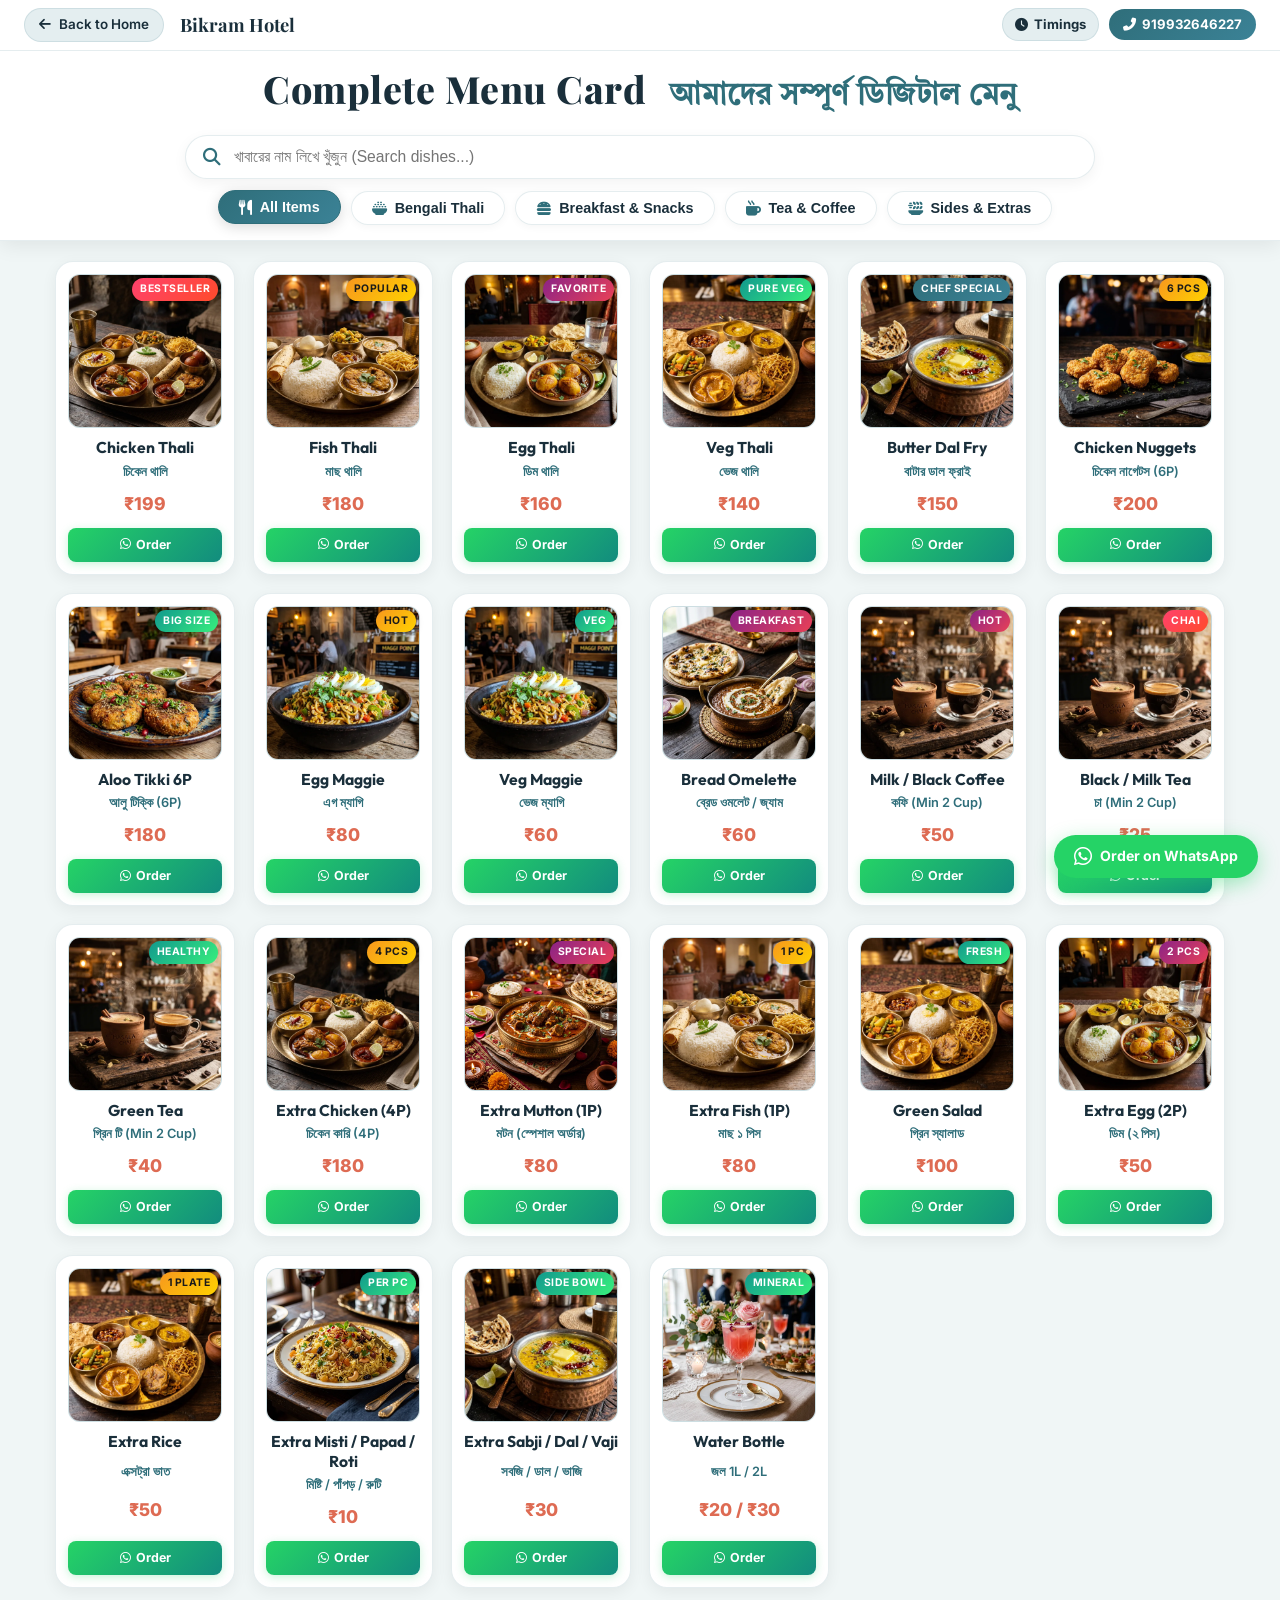
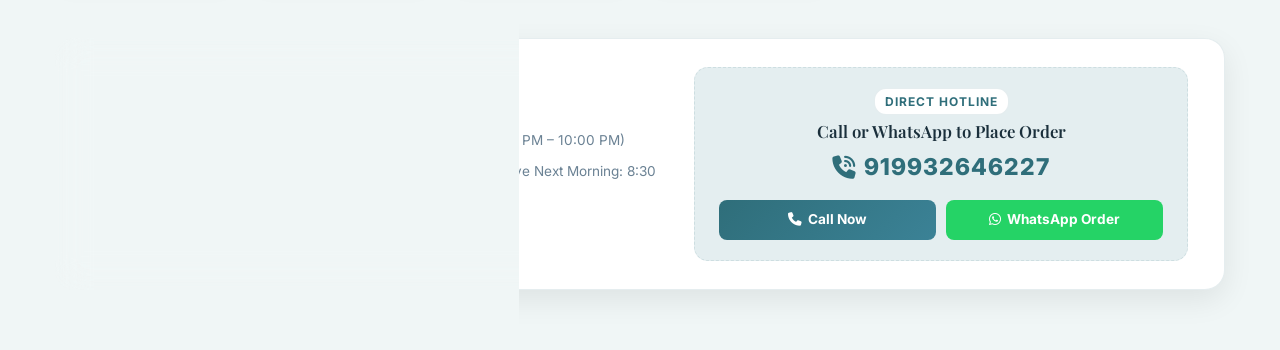
==== menu.html @ a239261a "Initial commit: SW Bikram Hotel website files and auto-updater" ====
﻿<!DOCTYPE html>
<html lang="bn">
<head>
    <meta charset="UTF-8">
    <meta name="viewport" content="width=device-width, initial-scale=1.0">
    <title>Full Menu Card | Bikram Hotel | সম্পূর্ণ মেনু</title>
    <link rel="icon" type="image/png" href="assets/bikram_hotel_logo.png">
    
    <!-- Meta Descriptions & SEO -->
    <meta name="description" content="Explore the full digital menu of Bikram Hotel. Bengali Thalis, Snacks, Tea, Coffee, Extras & Direct WhatsApp Ordering.">
    <meta name="theme-color" content="#c9a24b">
    
    <!-- Fonts -->
    <link rel="preconnect" href="https://fonts.googleapis.com">
    <link rel="preconnect" href="https://fonts.gstatic.com" crossorigin>
    <link href="https://fonts.googleapis.com/css2?family=Cinzel:wght@500;700;900&family=Inter:wght@300;400;500;600;700;800&family=Outfit:wght@400;500;600;700;800&family=Playfair+Display:ital,wght@0,600;0,700;0,900;1,600&family=Tiro+Bangla:ital@0;1&display=swap" rel="stylesheet">
    
    <!-- Font Awesome -->
    <link rel="stylesheet" href="https://cdnjs.cloudflare.com/ajax/libs/font-awesome/6.5.1/css/all.min.css">
    
    <!-- Main Style -->
    <link rel="stylesheet" href="styles.css">

    <style>
        /* Specific Styles for Compact Full Menu Page (LIGHT THEME) */
        .full-menu-page {
            background-color: var(--bg-deep);
            color: var(--text-primary);
            min-height: 100vh;
        }

        /* Sticky Top Header Container */
        .sticky-menu-top-container {
            position: sticky;
            top: 0;
            z-index: 1000;
            background: var(--bg-card);
            backdrop-filter: blur(20px);
            -webkit-backdrop-filter: blur(20px);
            border-bottom: 1.5px solid var(--glass-border);
            box-shadow: 0 4px 20px rgba(0, 0, 0, 0.08);
        }

        .full-menu-nav {
            padding: 8px 24px;
            display: flex;
            align-items: center;
            justify-content: space-between;
            border-bottom: 1px solid var(--glass-border);
        }

        .full-menu-nav-left {
            display: flex;
            align-items: center;
            gap: 16px;
        }

        .nav-back-btn {
            display: inline-flex;
            align-items: center;
            gap: 8px;
            background: var(--bg-dark);
            border: 1px solid var(--glass-border);
            color: var(--text-primary);
            padding: 5px 14px;
            border-radius: 25px;
            text-decoration: none;
            font-weight: 600;
            font-size: 0.84rem;
            transition: all 0.3s ease;
        }

        .nav-back-btn:hover {
            background: var(--accent-gold);
            color: #ffffff;
            border-color: var(--accent-gold);
            transform: translateX(-3px);
            box-shadow: 0 0 15px rgba(0, 0, 0, 0.15);
        }

        .full-menu-logo-title {
            font-family: 'Playfair Display', serif;
            font-size: 1.15rem;
            font-weight: 700;
            color: var(--text-primary);
        }

        .full-menu-logo-title span {
            color: var(--accent-gold);
        }

        .full-menu-nav-right {
            display: flex;
            align-items: center;
            gap: 10px;
        }

        .nav-timing-btn {
            display: inline-flex;
            align-items: center;
            gap: 6px;
            background: var(--bg-dark);
            border: 1px solid var(--glass-border);
            color: var(--text-primary);
            padding: 5px 12px;
            border-radius: 25px;
            text-decoration: none;
            font-weight: 700;
            font-size: 0.82rem;
            transition: all 0.3s ease;
        }

        .nav-timing-btn:hover {
            background: var(--accent-gold);
            color: #ffffff;
            border-color: var(--accent-gold);
            transform: translateY(-2px);
            box-shadow: 0 0 15px rgba(0, 0, 0, 0.15);
        }

        .nav-call-btn {
            display: inline-flex;
            align-items: center;
            gap: 6px;
            background: linear-gradient(135deg, var(--accent-gold), var(--accent-amber));
            color: #ffffff;
            padding: 5px 14px;
            border-radius: 25px;
            text-decoration: none;
            font-weight: 700;
            font-size: 0.82rem;
            transition: all 0.3s ease;
        }

        .nav-call-btn:hover {
            transform: translateY(-2px);
            box-shadow: 0 4px 15px rgba(0, 0, 0, 0.2);
        }

        /* Full Menu Hero Header */
        .full-menu-hero {
            text-align: center;
            padding: 14px 20px 10px;
            position: relative;
        }

        .full-menu-hero h1 {
            font-family: 'Playfair Display', serif;
            font-size: 2.35rem;
            font-weight: 800;
            color: var(--text-primary);
            margin-bottom: 0;
            line-height: 1.25;
            letter-spacing: 0.5px;
        }

        .full-menu-hero h1 .bengali-heading {
            color: var(--accent-gold);
            display: inline-block;
            font-size: 1.85rem;
            margin-left: 14px;
            font-family: 'Tiro Bangla', serif;
            font-weight: 700;
        }

        .full-menu-hero p {
            display: none;
        }

        /* Search & Filter Controls */
        .menu-control-bar {
            max-width: 950px;
            margin: 0 auto;
            padding: 10px 20px 15px;
        }

        .search-box-wrapper {
            position: relative;
            margin-bottom: 12px;
        }

        .search-box-wrapper input {
            width: 100%;
            background: var(--bg-card);
            border: 1.5px solid var(--glass-border);
            padding: 12px 20px 12px 48px;
            border-radius: 30px;
            color: var(--text-primary);
            font-size: 0.98rem;
            outline: none;
            transition: all 0.3s ease;
            box-shadow: 0 4px 14px rgba(0, 0, 0, 0.05);
        }

        .search-box-wrapper input:focus {
            border-color: var(--accent-gold);
            box-shadow: 0 0 18px rgba(0, 0, 0, 0.1);
            background: var(--bg-card);
        }

        .search-box-wrapper i {
            position: absolute;
            left: 18px;
            top: 50%;
            transform: translateY(-50%);
            color: var(--accent-gold);
            font-size: 1.1rem;
        }

        .menu-category-tabs {
            display: flex;
            justify-content: center;
            flex-wrap: wrap;
            gap: 10px;
            margin: 0;
        }

        .menu-tab-btn {
            background: var(--bg-card);
            border: 1.5px solid var(--glass-border);
            color: var(--text-secondary);
            padding: 8px 20px;
            border-radius: 25px;
            font-size: 0.9rem;
            font-weight: 600;
            cursor: pointer;
            backdrop-filter: blur(8px);
            transition: all 0.25s ease;
            display: inline-flex;
            align-items: center;
            gap: 8px;
            box-shadow: 0 2px 8px rgba(0, 0, 0, 0.04);
        }

        .menu-tab-btn i {
            color: var(--accent-gold);
            font-size: 0.95rem;
            transition: transform 0.3s ease;
        }

        .menu-tab-btn:hover {
            border-color: var(--accent-gold);
            color: var(--text-primary);
            background: var(--bg-card2, #f4f8f9);
            transform: translateY(-2px);
            box-shadow: 0 4px 15px rgba(0, 0, 0, 0.08);
        }

        .menu-tab-btn.active {
            background: linear-gradient(135deg, var(--accent-gold), var(--accent-amber));
            border-color: var(--accent-gold);
            color: #ffffff;
            box-shadow: 0 3px 14px rgba(0, 0, 0, 0.15);
            transform: translateY(-1px);
        }

        .menu-tab-btn.active i {
            color: #ffffff;
        }

        /* Compact Grid for Full Menu */
        .compact-menu-grid-container {
            max-width: 1200px;
            margin: 20px auto 50px;
            padding: 0 15px;
        }

        .compact-grid {
            display: grid;
            grid-template-columns: repeat(auto-fill, minmax(180px, 1fr));
            gap: 18px;
        }

        .compact-grid .food-menu-card {
            flex: initial;
            width: 100%;
            animation: floatMenuItem 4.5s ease-in-out infinite alternate;
        }

        .compact-grid .food-menu-card.hidden {
            display: none !important;
        }

        /* No Results Message */
        #no-results-msg {
            text-align: center;
            padding: 50px 20px;
            font-size: 1.1rem;
            color: var(--accent-gold);
            display: none;
            grid-column: 1 / -1;
        }

        /* Order Info Banner (Light Theme) */
        .order-info-banner {
            display: flex;
            align-items: stretch;
            justify-content: space-between;
            gap: 25px;
            padding: 28px 36px;
            border-radius: 20px;
            background: var(--bg-card);
            border: 1.5px solid var(--glass-border);
            box-shadow: 0 10px 30px rgba(0, 0, 0, 0.07);
        }

        .order-timing-card {
            display: flex;
            gap: 20px;
            flex: 1.3;
        }

        .timing-icon {
            width: 52px;
            height: 52px;
            border-radius: 14px;
            background: var(--bg-dark);
            border: 1px solid var(--glass-border);
            display: flex;
            align-items: center;
            justify-content: center;
            color: var(--accent-gold);
            font-size: 1.5rem;
            flex-shrink: 0;
        }

        .timing-details h4 {
            color: var(--text-primary);
            font-size: 1.15rem;
            margin-bottom: 10px;
            font-weight: 700;
        }

        .timing-details ul {
            list-style: none;
            padding: 0;
            margin: 0;
            display: flex;
            flex-direction: column;
            gap: 7px;
        }

        .timing-details li {
            font-size: 0.92rem;
            color: var(--text-secondary);
        }

        .timing-details li strong {
            color: var(--text-primary);
        }

        .timing-details .serve-time {
            color: var(--text-muted);
            font-size: 0.85rem;
        }

        .order-call-box {
            flex: 1;
            display: flex;
            flex-direction: column;
            align-items: center;
            justify-content: center;
            text-align: center;
            background: var(--bg-dark);
            padding: 20px 24px;
            border-radius: 14px;
            border: 1px dashed var(--glass-border);
        }

        .call-badge {
            background: var(--bg-card);
            color: var(--accent-gold);
            font-size: 0.75rem;
            font-weight: 700;
            text-transform: uppercase;
            letter-spacing: 1px;
            padding: 3px 10px;
            border-radius: 12px;
            margin-bottom: 6px;
            border: 1px solid var(--glass-border);
        }

        .order-call-box h3 {
            font-size: 1.05rem;
            color: var(--text-primary);
            margin-bottom: 8px;
            font-weight: 600;
        }

        .order-phone-link {
            font-size: 1.45rem;
            font-weight: 800;
            color: var(--accent-gold);
            text-decoration: none;
            letter-spacing: 1px;
            display: inline-flex;
            align-items: center;
            gap: 8px;
            margin-bottom: 14px;
            transition: transform 0.3s ease;
        }

        .order-phone-link:hover {
            transform: scale(1.05);
        }

        .quick-action-btns {
            display: flex;
            gap: 10px;
            width: 100%;
        }

        .direct-call-btn, .direct-wp-btn {
            flex: 1;
            padding: 9px 12px;
            border-radius: 8px;
            font-size: 0.85rem;
            font-weight: 700;
            text-decoration: none;
            display: inline-flex;
            align-items: center;
            justify-content: center;
            gap: 6px;
            transition: all 0.3s ease;
        }

        .direct-call-btn {
            background: linear-gradient(135deg, var(--accent-gold), var(--accent-amber));
            color: #ffffff;
        }

        .direct-call-btn:hover {
            transform: translateY(-2px);
            box-shadow: 0 4px 15px rgba(0, 0, 0, 0.2);
        }

        .direct-wp-btn {
            background: #25D366;
            color: #ffffff;
        }

        .direct-wp-btn:hover {
            background: #1ebc59;
            transform: translateY(-2px);
            box-shadow: 0 4px 15px rgba(37, 211, 102, 0.4);
        }

        /* Floating Order Quick Dial */
        .floating-order-btn {
            position: fixed;
            bottom: 22px;
            right: 22px;
            z-index: 999;
            display: flex;
            align-items: center;
            gap: 8px;
            background: #25D366;
            color: #ffffff;
            padding: 10px 20px;
            border-radius: 35px;
            text-decoration: none;
            font-weight: 700;
            font-size: 0.88rem;
            box-shadow: 0 6px 20px rgba(37, 211, 102, 0.4);
            transition: all 0.3s ease;
            animation: pulseOrderBtn 2.5s infinite;
        }

        .floating-order-btn:hover {
            background: #1ebc59;
            color: #ffffff;
            transform: scale(1.06);
            box-shadow: 0 8px 25px rgba(37, 211, 102, 0.6);
        }

        @keyframes pulseOrderBtn {
            0%, 100% { transform: scale(1); }
            50% { transform: scale(1.04); }
        }

        @media (max-width: 900px) {
            .order-info-banner {
                flex-direction: column;
                padding: 22px;
            }
            .order-timing-card {
                flex-direction: column;
                gap: 12px;
            }
        }

        @media (max-width: 600px) {
            .full-menu-nav {
                padding: 8px 12px;
            }
            .nav-back-btn span {
                display: none;
            }
            .full-menu-logo-title {
                font-size: 1.05rem;
            }
            .nav-timing-btn {
                padding: 4px 8px;
                font-size: 0.76rem;
            }
            .nav-timing-btn span {
                display: none;
            }
            .nav-call-btn {
                padding: 4px 10px;
                font-size: 0.76rem;
            }
            .full-menu-hero {
                padding: 10px 10px 4px;
            }
            .full-menu-hero h1 {
                font-size: 1.65rem;
            }
            .full-menu-hero h1 .bengali-heading {
                font-size: 1.35rem;
                display: block;
                margin-left: 0;
                margin-top: 4px;
            }
            .menu-control-bar {
                padding: 6px 12px 10px;
            }
            .search-box-wrapper {
                margin-bottom: 8px;
            }
            .search-box-wrapper input {
                padding: 9px 16px 9px 38px;
                font-size: 0.88rem;
                border-radius: 25px;
            }
            .search-box-wrapper i {
                left: 14px;
                font-size: 0.95rem;
            }
            .menu-category-tabs {
                gap: 6px;
                overflow-x: auto;
                flex-wrap: nowrap;
                justify-content: flex-start;
                padding-bottom: 4px;
                -webkit-overflow-scrolling: touch;
            }
            .menu-tab-btn {
                padding: 6px 14px;
                font-size: 0.8rem;
                border-radius: 20px;
                white-space: nowrap;
                flex-shrink: 0;
            }
            .compact-grid {
                grid-template-columns: repeat(2, 1fr);
                gap: 10px;
            }
            .compact-grid .food-menu-card {
                padding: 8px;
            }
            .food-title {
                font-size: 0.86rem;
            }
            .bengali-title {
                font-size: 0.72rem;
            }
            .food-price {
                font-size: 0.95rem;
            }
            .food-order-btn {
                padding: 5px 8px;
                font-size: 0.72rem;
            }
        }
    </style>
</head>
<body class="full-menu-page">

    <!-- Sticky Top Header (Navbar + Hero Title + Search Box + Filter Tabs) -->
    <div class="sticky-menu-top-container">
        <!-- Top Navigation Bar -->
        <nav class="full-menu-nav">
            <div class="full-menu-nav-left">
                <a href="index.html" class="nav-back-btn" title="Go back to Home Page">
                    <i class="fas fa-arrow-left"></i> <span>Back to Home</span>
                </a>
                <div class="full-menu-logo-title">Bikram Hotel</div>
            </div>
            <div class="full-menu-nav-right">
                <a href="#order-timings" class="nav-timing-btn" id="nav-timing-toggle-btn" title="Order Timings (অর্ডার সময়সূচী)">
                    <i class="fas fa-clock" id="nav-timing-icon"></i> <span id="nav-timing-text">Timings</span>
                </a>
                <a href="tel:919932646227" class="nav-call-btn">
                    <i class="fas fa-phone-alt"></i> <span>919932646227</span>
                </a>
            </div>
        </nav>

        <!-- Hero Header -->
        <header class="full-menu-hero">
            <h1>Complete Menu Card <span class="bengali-heading">আমাদের সম্পূর্ণ ডিজিটাল মেনু</span></h1>
        </header>

        <!-- Search Bar & Category Filter Tabs -->
        <div class="menu-control-bar">
            <div class="search-box-wrapper">
                <i class="fas fa-search"></i>
                <input type="text" id="menu-search-input" placeholder="খাবারের নাম লিখে খুঁজুন (Search dishes...)" autocomplete="off">
            </div>

            <div class="menu-category-tabs">
                <button class="menu-tab-btn active" data-category="all">
                    <i class="fas fa-utensils"></i> All Items
                </button>
                <button class="menu-tab-btn" data-category="thali">
                    <i class="fas fa-bowl-rice"></i> Bengali Thali
                </button>
                <button class="menu-tab-btn" data-category="snacks">
                    <i class="fas fa-burger"></i> Breakfast & Snacks
                </button>
                <button class="menu-tab-btn" data-category="beverages">
                    <i class="fas fa-mug-hot"></i> Tea & Coffee
                </button>
                <button class="menu-tab-btn" data-category="extras">
                    <i class="fas fa-plate-wheat"></i> Sides & Extras
                </button>
            </div>
        </div>
    </div>

    <!-- Compact Full Menu Grid -->
    <main class="compact-menu-grid-container">
        <div class="compact-grid" id="full-menu-grid">

            <!-- 1. Chicken Thali -->
            <div class="food-menu-card" data-category="thali" data-keywords="chicken thali murgi murgir mangsho rice dal sabji thali">
                <div class="food-card-badge bestseller">Bestseller</div>
                <div class="food-card-img-box">
                    <img src="assets/menu_chicken_thali.webp" alt="Chicken Thali" loading="lazy">
                </div>
                <div class="food-card-body">
                    <h3 class="food-title">Chicken Thali</h3>
                    <span class="bengali-title">চিকেন থালি</span>
                    <span class="food-price">₹199</span>
                    <a href="https://wa.me/919932646227?text==Hi%20Bikram%20Hotel,%20I%20want%20to%20order%20Chicken%20Thali%20(₹199)" target="_blank" class="food-order-btn">
                        <i class="fab fa-whatsapp"></i> Order
                    </a>
                </div>
            </div>

            <!-- 2. Fish Thali -->
            <div class="food-menu-card" data-category="thali" data-keywords="fish thali macher thali mach jhol rui katla rice dal thali">
                <div class="food-card-badge popular">Popular</div>
                <div class="food-card-img-box">
                    <img src="assets/menu_fish_thali.webp" alt="Fish Thali" loading="lazy">
                </div>
                <div class="food-card-body">
                    <h3 class="food-title">Fish Thali</h3>
                    <span class="bengali-title">মাছ থালি</span>
                    <span class="food-price">₹180</span>
                    <a href="https://wa.me/919932646227?text==Hi%20Bikram%20Hotel,%20I%20want%20to%20order%20Fish%20Thali%20(₹180)" target="_blank" class="food-order-btn">
                        <i class="fab fa-whatsapp"></i> Order
                    </a>
                </div>
            </div>

            <!-- 3. Egg Thali -->
            <div class="food-menu-card" data-category="thali" data-keywords="egg thali dimer thali dim kosha rice dal thali">
                <div class="food-card-badge special">Favorite</div>
                <div class="food-card-img-box">
                    <img src="assets/menu_egg_thali.webp" alt="Egg Thali" loading="lazy">
                </div>
                <div class="food-card-body">
                    <h3 class="food-title">Egg Thali</h3>
                    <span class="bengali-title">ডিম থালি</span>
                    <span class="food-price">₹160</span>
                    <a href="https://wa.me/919932646227?text==Hi%20Bikram%20Hotel,%20I%20want%20to%20order%20Egg%20Thali%20(₹160)" target="_blank" class="food-order-btn">
                        <i class="fab fa-whatsapp"></i> Order
                    </a>
                </div>
            </div>

            <!-- 4. Veg Thali -->
            <div class="food-menu-card" data-category="thali" data-keywords="veg thali niramish thali paneer dal sabji rice mishti doi">
                <div class="food-card-badge pure-veg">Pure Veg</div>
                <div class="food-card-img-box">
                    <img src="assets/menu_veg_thali.webp" alt="Veg Thali" loading="lazy">
                </div>
                <div class="food-card-body">
                    <h3 class="food-title">Veg Thali</h3>
                    <span class="bengali-title">ভেজ থালি</span>
                    <span class="food-price">₹140</span>
                    <a href="https://wa.me/919932646227?text==Hi%20Bikram%20Hotel,%20I%20want%20to%20order%20Veg%20Thali%20(₹140)" target="_blank" class="food-order-btn">
                        <i class="fab fa-whatsapp"></i> Order
                    </a>
                </div>
            </div>

            <!-- 5. Butter Dal Fry -->
            <div class="food-menu-card" data-category="extras" data-keywords="butter dal fry yellow dal tadka veg">
                <div class="food-card-badge chef">Chef Special</div>
                <div class="food-card-img-box">
                    <img src="assets/menu_butter_dal_fry.webp" alt="Butter Dal Fry" loading="lazy">
                </div>
                <div class="food-card-body">
                    <h3 class="food-title">Butter Dal Fry</h3>
                    <span class="bengali-title">বাটার ডাল ফ্রাই</span>
                    <span class="food-price">₹150</span>
                    <a href="https://wa.me/919932646227?text==Hi%20Bikram%20Hotel,%20I%20want%20to%20order%20Butter%20Dal%20Fry%20(₹150)" target="_blank" class="food-order-btn">
                        <i class="fab fa-whatsapp"></i> Order
                    </a>
                </div>
            </div>

            <!-- 6. Chicken Nuggets (6P) -->
            <div class="food-menu-card" data-category="snacks" data-keywords="chicken nuggets 6p fried snacks non-veg">
                <div class="food-card-badge popular">6 Pcs</div>
                <div class="food-card-img-box">
                    <img src="assets/menu_chicken_nuggets.webp" alt="Chicken Nuggets" loading="lazy">
                </div>
                <div class="food-card-body">
                    <h3 class="food-title">Chicken Nuggets</h3>
                    <span class="bengali-title">চিকেন নাগেটস (6P)</span>
                    <span class="food-price">₹200</span>
                    <a href="https://wa.me/919932646227?text==Hi%20Bikram%20Hotel,%20I%20want%20to%20order%20Chicken%20Nuggets%20(₹200)" target="_blank" class="food-order-btn">
                        <i class="fab fa-whatsapp"></i> Order
                    </a>
                </div>
            </div>

            <!-- 7. Aloo Tikki Big Size (6P) -->
            <div class="food-menu-card" data-category="snacks" data-keywords="aloo tikki potato cutlet snacks big size veg">
                <div class="food-card-badge pure-veg">Big Size</div>
                <div class="food-card-img-box">
                    <img src="assets/menu_aloo_tikki.webp" alt="Aloo Tikki Big Size" loading="lazy">
                </div>
                <div class="food-card-body">
                    <h3 class="food-title">Aloo Tikki 6P</h3>
                    <span class="bengali-title">আলু টিক্কি (6P)</span>
                    <span class="food-price">₹180</span>
                    <a href="https://wa.me/919932646227?text==Hi%20Bikram%20Hotel,%20I%20want%20to%20order%20Aloo%20Tikki%20(₹180)" target="_blank" class="food-order-btn">
                        <i class="fab fa-whatsapp"></i> Order
                    </a>
                </div>
            </div>

            <!-- 8. Egg Maggie -->
            <div class="food-menu-card" data-category="snacks" data-keywords="egg maggie noodles masala snacks">
                <div class="food-card-badge popular">Hot</div>
                <div class="food-card-img-box">
                    <img src="assets/menu_egg_maggie.webp" alt="Egg Maggie" loading="lazy">
                </div>
                <div class="food-card-body">
                    <h3 class="food-title">Egg Maggie</h3>
                    <span class="bengali-title">এগ ম্যাগি</span>
                    <span class="food-price">₹80</span>
                    <a href="https://wa.me/919932646227?text==Hi%20Bikram%20Hotel,%20I%20want%20to%20order%20Egg%20Maggie%20(₹80)" target="_blank" class="food-order-btn">
                        <i class="fab fa-whatsapp"></i> Order
                    </a>
                </div>
            </div>

            <!-- 9. Veg Maggie -->
            <div class="food-menu-card" data-category="snacks" data-keywords="veg maggie masala noodles snacks vegetarian">
                <div class="food-card-badge pure-veg">Veg</div>
                <div class="food-card-img-box">
                    <img src="assets/menu_egg_maggie.webp" alt="Veg Maggie" loading="lazy">
                </div>
                <div class="food-card-body">
                    <h3 class="food-title">Veg Maggie</h3>
                    <span class="bengali-title">ভেজ ম্যাগি</span>
                    <span class="food-price">₹60</span>
                    <a href="https://wa.me/919932646227?text==Hi%20Bikram%20Hotel,%20I%20want%20to%20order%20Veg%20Maggie%20(₹60)" target="_blank" class="food-order-btn">
                        <i class="fab fa-whatsapp"></i> Order
                    </a>
                </div>
            </div>

            <!-- 10. Bread Omelette / Jam / Butter -->
            <div class="food-menu-card" data-category="snacks" data-keywords="bread omelette jam butter breakfast toast egg">
                <div class="food-card-badge special">Breakfast</div>
                <div class="food-card-img-box">
                    <img src="assets/menu6.webp" alt="Bread Omelette Jam Butter" loading="lazy">
                </div>
                <div class="food-card-body">
                    <h3 class="food-title">Bread Omelette</h3>
                    <span class="bengali-title">ব্রেড ওমলেট / জ্যাম</span>
                    <span class="food-price">₹60</span>
                    <a href="https://wa.me/919932646227?text==Hi%20Bikram%20Hotel,%20I%20want%20to%20order%20Bread%20Omelette%20(₹60)" target="_blank" class="food-order-btn">
                        <i class="fab fa-whatsapp"></i> Order
                    </a>
                </div>
            </div>

            <!-- 11. Milk / Black Coffee -->
            <div class="food-menu-card" data-category="beverages" data-keywords="coffee milk coffee black coffee hot drink beverages espresso">
                <div class="food-card-badge special">Hot</div>
                <div class="food-card-img-box">
                    <img src="assets/menu_tea_coffee.webp" alt="Milk and Black Coffee" loading="lazy">
                </div>
                <div class="food-card-body">
                    <h3 class="food-title">Milk / Black Coffee</h3>
                    <span class="bengali-title">কফি (Min 2 Cup)</span>
                    <span class="food-price">₹50</span>
                    <a href="https://wa.me/919932646227?text==Hi%20Bikram%20Hotel,%20I%20want%20to%20order%20Coffee" target="_blank" class="food-order-btn">
                        <i class="fab fa-whatsapp"></i> Order
                    </a>
                </div>
            </div>

            <!-- 12. Black / Milk Tea -->
            <div class="food-menu-card" data-category="beverages" data-keywords="tea chai milk tea black tea masala chai beverage">
                <div class="food-card-badge bestseller">Chai</div>
                <div class="food-card-img-box">
                    <img src="assets/menu_tea_coffee.webp" alt="Black and Milk Tea" loading="lazy">
                </div>
                <div class="food-card-body">
                    <h3 class="food-title">Black / Milk Tea</h3>
                    <span class="bengali-title">চা (Min 2 Cup)</span>
                    <span class="food-price">₹25</span>
                    <a href="https://wa.me/919932646227?text==Hi%20Bikram%20Hotel,%20I%20want%20to%20order%20Tea" target="_blank" class="food-order-btn">
                        <i class="fab fa-whatsapp"></i> Order
                    </a>
                </div>
            </div>

            <!-- 13. Green Tea -->
            <div class="food-menu-card" data-category="beverages" data-keywords="green tea healthy detox hot beverage">
                <div class="food-card-badge pure-veg">Healthy</div>
                <div class="food-card-img-box">
                    <img src="assets/menu_tea_coffee.webp" alt="Green Tea" loading="lazy">
                </div>
                <div class="food-card-body">
                    <h3 class="food-title">Green Tea</h3>
                    <span class="bengali-title">গ্রিন টি (Min 2 Cup)</span>
                    <span class="food-price">₹40</span>
                    <a href="https://wa.me/919932646227?text==Hi%20Bikram%20Hotel,%20I%20want%20to%20order%20Green%20Tea" target="_blank" class="food-order-btn">
                        <i class="fab fa-whatsapp"></i> Order
                    </a>
                </div>
            </div>

            <!-- 14. Extra Chicken (4P) -->
            <div class="food-menu-card" data-category="extras" data-keywords="extra chicken 4p murgir mangsho chicken curry side non-veg">
                <div class="food-card-badge popular">4 Pcs</div>
                <div class="food-card-img-box">
                    <img src="assets/menu_chicken_thali.webp" alt="Extra Chicken 4P" loading="lazy">
                </div>
                <div class="food-card-body">
                    <h3 class="food-title">Extra Chicken (4P)</h3>
                    <span class="bengali-title">চিকেন কারি (4P)</span>
                    <span class="food-price">₹180</span>
                    <a href="https://wa.me/919932646227?text==Hi%20Bikram%20Hotel,%20I%20want%20to%20order%20Extra%20Chicken%204P%20(₹180)" target="_blank" class="food-order-btn">
                        <i class="fab fa-whatsapp"></i> Order
                    </a>
                </div>
            </div>

            <!-- 15. Extra Mutton (1P - Special Order) -->
            <div class="food-menu-card" data-category="extras" data-keywords="extra mutton 1p khasi mangsho mutton kosha special non-veg">
                <div class="food-card-badge special">Special</div>
                <div class="food-card-img-box">
                    <img src="assets/menu3.webp" alt="Extra Mutton 1P" loading="lazy">
                </div>
                <div class="food-card-body">
                    <h3 class="food-title">Extra Mutton (1P)</h3>
                    <span class="bengali-title">মটন (স্পেশাল অর্ডার)</span>
                    <span class="food-price">₹80</span>
                    <a href="https://wa.me/919932646227?text==Hi%20Bikram%20Hotel,%20I%20want%20to%20order%20Extra%20Mutton%20(₹80)" target="_blank" class="food-order-btn">
                        <i class="fab fa-whatsapp"></i> Order
                    </a>
                </div>
            </div>

            <!-- 16. Extra Fish (1P) -->
            <div class="food-menu-card" data-category="extras" data-keywords="extra fish 1p macher jhol rui katla side non-veg">
                <div class="food-card-badge popular">1 Pc</div>
                <div class="food-card-img-box">
                    <img src="assets/menu_fish_thali.webp" alt="Extra Fish 1P" loading="lazy">
                </div>
                <div class="food-card-body">
                    <h3 class="food-title">Extra Fish (1P)</h3>
                    <span class="bengali-title">মাছ ১ পিস</span>
                    <span class="food-price">₹80</span>
                    <a href="https://wa.me/919932646227?text==Hi%20Bikram%20Hotel,%20I%20want%20to%20order%20Extra%20Fish%20(₹80)" target="_blank" class="food-order-btn">
                        <i class="fab fa-whatsapp"></i> Order
                    </a>
                </div>
            </div>

            <!-- 17. Green Salad -->
            <div class="food-menu-card" data-category="extras" data-keywords="green salad cucumber tomato onion lemon salad veg">
                <div class="food-card-badge pure-veg">Fresh</div>
                <div class="food-card-img-box">
                    <img src="assets/menu_veg_thali.webp" alt="Green Salad" loading="lazy">
                </div>
                <div class="food-card-body">
                    <h3 class="food-title">Green Salad</h3>
                    <span class="bengali-title">গ্রিন স্যালাড</span>
                    <span class="food-price">₹100</span>
                    <a href="https://wa.me/919932646227?text==Hi%20Bikram%20Hotel,%20I%20want%20to%20order%20Green%20Salad%20(₹100)" target="_blank" class="food-order-btn">
                        <i class="fab fa-whatsapp"></i> Order
                    </a>
                </div>
            </div>

            <!-- 18. Extra Egg (2P) -->
            <div class="food-menu-card" data-category="extras" data-keywords="extra egg 2p dim egg curry side non-veg">
                <div class="food-card-badge special">2 Pcs</div>
                <div class="food-card-img-box">
                    <img src="assets/menu_egg_thali.webp" alt="Extra Egg 2P" loading="lazy">
                </div>
                <div class="food-card-body">
                    <h3 class="food-title">Extra Egg (2P)</h3>
                    <span class="bengali-title">ডিম (২ পিস)</span>
                    <span class="food-price">₹50</span>
                    <a href="https://wa.me/919932646227?text==Hi%20Bikram%20Hotel,%20I%20want%20to%20order%20Extra%20Egg%202P%20(₹50)" target="_blank" class="food-order-btn">
                        <i class="fab fa-whatsapp"></i> Order
                    </a>
                </div>
            </div>

            <!-- 19. Extra Rice -->
            <div class="food-menu-card" data-category="extras" data-keywords="extra rice bhat rice portion veg side">
                <div class="food-card-badge popular">1 Plate</div>
                <div class="food-card-img-box">
                    <img src="assets/menu_veg_thali.webp" alt="Extra Rice" loading="lazy">
                </div>
                <div class="food-card-body">
                    <h3 class="food-title">Extra Rice</h3>
                    <span class="bengali-title">এক্সট্রা ভাত</span>
                    <span class="food-price">₹50</span>
                    <a href="https://wa.me/919932646227?text==Hi%20Bikram%20Hotel,%20I%20want%20to%20order%20Extra%20Rice%20(₹50)" target="_blank" class="food-order-btn">
                        <i class="fab fa-whatsapp"></i> Order
                    </a>
                </div>
            </div>

            <!-- 20. Extra Misti / Papad / Roti -->
            <div class="food-menu-card" data-category="extras" data-keywords="extra misti papad roti sweet flatbread side">
                <div class="food-card-badge pure-veg">Per Pc</div>
                <div class="food-card-img-box">
                    <img src="assets/menu2.webp" alt="Extra Misti Papad Roti" loading="lazy">
                </div>
                <div class="food-card-body">
                    <h3 class="food-title">Extra Misti / Papad / Roti</h3>
                    <span class="bengali-title">মিষ্টি / পাঁপড় / রুটি</span>
                    <span class="food-price">₹10</span>
                    <a href="https://wa.me/919932646227?text==Hi%20Bikram%20Hotel,%20I%20want%20to%20order%20Extra%20Misti%20Papad%20Roti%20(₹10)" target="_blank" class="food-order-btn">
                        <i class="fab fa-whatsapp"></i> Order
                    </a>
                </div>
            </div>

            <!-- 21. Extra Sabji / Dal / Vaji -->
            <div class="food-menu-card" data-category="extras" data-keywords="extra sabji dal vaji butter dal fry veg side">
                <div class="food-card-badge pure-veg">Side Bowl</div>
                <div class="food-card-img-box">
                    <img src="assets/menu_butter_dal_fry.webp" alt="Extra Sabji Dal Vaji" loading="lazy">
                </div>
                <div class="food-card-body">
                    <h3 class="food-title">Extra Sabji / Dal / Vaji</h3>
                    <span class="bengali-title">সবজি / ডাল / ভাজি</span>
                    <span class="food-price">₹30</span>
                    <a href="https://wa.me/919932646227?text==Hi%20Bikram%20Hotel,%20I%20want%20to%20order%20Extra%20Sabji%20Dal%20Vaji%20(₹30)" target="_blank" class="food-order-btn">
                        <i class="fab fa-whatsapp"></i> Order
                    </a>
                </div>
            </div>

            <!-- 20. Packaged Water Bottle (1L / 2L) -->
            <div class="food-menu-card" data-category="beverages" data-keywords="water bottle 1l 2l mineral water drink">
                <div class="food-card-badge pure-veg">Mineral</div>
                <div class="food-card-img-box">
                    <img src="assets/menu5.webp" alt="Packaged Water Bottle" loading="lazy">
                </div>
                <div class="food-card-body">
                    <h3 class="food-title">Water Bottle</h3>
                    <span class="bengali-title">জল 1L / 2L</span>
                    <span class="food-price">₹20 / ₹30</span>
                    <a href="https://wa.me/919932646227?text==Hi%20Bikram%20Hotel,%20I%20want%20to%20order%20Water%20Bottle" target="_blank" class="food-order-btn">
                        <i class="fab fa-whatsapp"></i> Order
                    </a>
                </div>
            </div>

        </div>

        <!-- No Results Fallback -->
        <div id="no-results-msg">
            <i class="fas fa-search" style="font-size: 2.5rem; margin-bottom: 12px; display: block;"></i>
            <p>আপনার খোঁজা অনুযায়ী কোনো খাবার পাওয়া যায়নি। অন্য কিছু লিখে খুঁজুন।</p>
        </div>
    </main>

    <!-- Order Timings Banner -->
    <div id="order-timings" style="max-width: 1200px; margin: 0 auto 60px; padding: 0 15px; scroll-margin-top: 170px;">
        <div class="order-info-banner glassmorphism">
            <div class="order-timing-card">
                <div class="timing-icon"><i class="fas fa-clock"></i></div>
                <div class="timing-details">
                    <h4>⏰ Order Timings (অর্ডার সময়সূচী)</h4>
                    <ul>
                        <li><strong>☀️ Lunch:</strong> Any Time You're Hungry!</li>
                        <li><strong>🌙 Dinner:</strong> Order 05:00 PM – 06:30 PM <span class="serve-time">(Serve: 9:30 PM – 10:00 PM)</span></li>
                        <li><strong>🌅 Breakfast:</strong> Pre-order 09:00 PM – 10:00 PM <span class="serve-time">(Serve Next Morning: 8:30 AM)</span></li>
                    </ul>
                </div>
            </div>
            
            <div class="order-call-box">
                <div class="call-badge">Direct Hotline</div>
                <h3>Call or WhatsApp to Place Order</h3>
                <a href="tel:919932646227" class="order-phone-link">
                    <i class="fas fa-phone-volume"></i> 919932646227
                </a>
                <div class="quick-action-btns">
                    <a href="tel:919932646227" class="direct-call-btn">
                        <i class="fas fa-phone"></i> Call Now
                    </a>
                    <a href="https://wa.me/919932646227?text==Hello%20Bikram%20Hotel,%20I%20want%20to%20place%20an%20order!" target="_blank" class="direct-wp-btn">
                        <i class="fab fa-whatsapp"></i> WhatsApp Order
                    </a>
                </div>
            </div>
        </div>
    </div>

    <!-- Floating Direct WhatsApp Button -->
    <a href="https://wa.me/919932646227?text==Hello%20Bikram%20Hotel,%20I%20want%20to%20order%20food!" target="_blank" class="floating-order-btn" title="Direct WhatsApp Order">
        <i class="fab fa-whatsapp" style="font-size: 1.3rem;"></i> <span>Order on WhatsApp</span>
    </a>

    <!-- JavaScript for Live Search & Category Filtering -->
    <script>
        document.addEventListener('DOMContentLoaded', () => {
            const searchInput = document.getElementById('menu-search-input');
            const categoryTabs = document.querySelectorAll('.menu-tab-btn');
            const foodCards = document.querySelectorAll('.food-menu-card');
            const noResultsMsg = document.getElementById('no-results-msg');

            let activeCategory = 'all';

            function filterMenu() {
                const query = searchInput.value.toLowerCase().trim();
                let visibleCount = 0;

                foodCards.forEach(card => {
                    const cardCategory = card.getAttribute('data-category');
                    const keywords = (card.getAttribute('data-keywords') || '') + ' ' + card.innerText.toLowerCase();

                    const matchesCategory = (activeCategory === 'all' || cardCategory === activeCategory);
                    const matchesSearch = query === '' || keywords.includes(query);

                    if (matchesCategory && matchesSearch) {
                        card.classList.remove('hidden');
                        visibleCount++;
                    } else {
                        card.classList.add('hidden');
                    }
                });

                if (visibleCount === 0) {
                    noResultsMsg.style.display = 'block';
                } else {
                    noResultsMsg.style.display = 'none';
                }
            }

            // Category Tab Clicks
            categoryTabs.forEach(tab => {
                tab.addEventListener('click', () => {
                    categoryTabs.forEach(t => t.classList.remove('active'));
                    tab.classList.add('active');
                    activeCategory = tab.getAttribute('data-category');
                    filterMenu();
                });
            });

            // Search Input Live Filter
            searchInput.addEventListener('input', () => {
                filterMenu();
            });

            // ============================================================
            // TWO-WAY TOGGLE SCROLL (Click to go to Timings, Click again to go to Top)
            // ============================================================
            const timingToggleBtn = document.getElementById('nav-timing-toggle-btn');
            const timingIcon = document.getElementById('nav-timing-icon');
            const timingText = document.getElementById('nav-timing-text');
            const orderTimingsSection = document.getElementById('order-timings');

            function isNearTimingsSection() {
                if (!orderTimingsSection) return false;
                const rect = orderTimingsSection.getBoundingClientRect();
                return rect.top <= window.innerHeight * 0.75;
            }

            if (timingToggleBtn && orderTimingsSection) {
                timingToggleBtn.addEventListener('click', (e) => {
                    e.preventDefault();
                    if (isNearTimingsSection()) {
                        // If already at Timings section -> Smoothly scroll back to TOP
                        window.scrollTo({ top: 0, behavior: 'smooth' });
                    } else {
                        // Smoothly scroll DOWN to Order Timings section
                        orderTimingsSection.scrollIntoView({ behavior: 'smooth', block: 'start' });
                    }
                });

                // Dynamically update button icon/text when user scrolls near timings
                window.addEventListener('scroll', () => {
                    if (isNearTimingsSection()) {
                        timingToggleBtn.classList.add('at-bottom');
                        if (timingIcon) timingIcon.className = 'fas fa-arrow-up';
                        if (timingText) timingText.innerText = 'Top';
                        timingToggleBtn.title = 'Scroll back to Top (উপরে ফিরে যান)';
                    } else {
                        timingToggleBtn.classList.remove('at-bottom');
                        if (timingIcon) timingIcon.className = 'fas fa-clock';
                        if (timingText) timingText.innerText = 'Timings';
                        timingToggleBtn.title = 'Order Timings (অর্ডার সময়সূচী)';
                    }
                }, { passive: true });
            }
        });
    </script>
</body>
</html>
---- styles.css ----
﻿/* ============================================================
   BIKRAM HOTEL — Premium Modern Theme
   ============================================================ */

@import url('https://fonts.googleapis.com/css2?family=Playfair+Display:wght@400;600;700;800&family=Outfit:wght@300;400;600;800&family=Inter:wght@300;400;500;600&display=swap');

/* ---- CSS Variables ---- */
:root {
    --bg-deep:              #F0F6F6; /* Very Soft Seafoam/Sky Blue (main bg) */
    --bg-dark:              #E4EEF0; /* Soft Coastal Sand/Slate Blue tint (section bg alt) */
    --bg-card:              #FFFFFF; /* Pure White for cards */
    --bg-card2:             #F4F8F9; /* Hover card background */
    --bg-cream:             #E8F1F2; /* Cool Cream/White tint */
    --accent-gold:          #2F6E7A; /* Coral Blue / Teal */
    --accent-amber:         #3B8296; /* Medium Coral Blue */
    --accent-light:         #8AC0CB; /* Light Coral Blue (hover states) */
    --accent-red:           #DE6B53; /* Warm Coral / Coral Red */
    --accent-warm:          #C4553D; /* Muted Coral Red */
    --text-primary:         #1A2F3B; /* Deep Ocean Navy (primary text) */
    --text-secondary:       #4A6070; /* Muted Steel Blue */
    --text-muted:           #6B8294; /* Muted Slate Blue */
    --text-light-section:   #1A2F3B; /* Text on light sections */
    --glass-bg:             rgba(47, 110, 122, 0.04); /* Teal based glass */
    --glass-border:         rgba(47, 110, 122, 0.12);
    --glass-shadow:         0 8px 30px rgba(26, 47, 59, 0.08);
    --glow-gold:            0 0 25px rgba(47, 110, 122, 0.15);
    --radius-sm:            8px;
    --radius-md:            16px;
    --radius-lg:            24px;
    --transition:           all 0.4s cubic-bezier(0.4, 0, 0.2, 1);
}

/* ---- Reset ---- */
*, *::before, *::after {
    margin: 0;
    padding: 0;
    box-sizing: border-box;
}

html {
    scroll-behavior: smooth;
}

body {
    font-family: 'Inter', sans-serif;
    background-color: var(--bg-deep);
    color: var(--text-primary);
    overflow-x: hidden;
    line-height: 1.6;
}

body.no-scroll {
    overflow-y: hidden !important;
}

h1, h2, h3, h4 {
    font-family: 'Playfair Display', serif;
    line-height: 1.2;
}

/* ---- Custom Scrollbar ---- */
::-webkit-scrollbar          { width: 6px; }
::-webkit-scrollbar-track    { background: var(--bg-deep); }
::-webkit-scrollbar-thumb    { background: var(--accent-gold); border-radius: 3px; }
::-webkit-scrollbar-thumb:hover { background: var(--accent-amber); }

/* ============================================================
   NAVBAR
   ============================================================ */
.navbar {
    position: sticky;
    top: 0;
    margin: 0;
    width: 100%;
    padding: 0 5%;
    height: 72px;
    border-radius: 0;
    display: flex;
    justify-content: space-between;
    align-items: center;
    background: rgba(240, 246, 246, 0.92);
    backdrop-filter: blur(20px);
    -webkit-backdrop-filter: blur(20px);
    z-index: 1000;
    border-bottom: 1px solid rgba(47, 110, 122, 0.2);
    box-shadow: 0 4px 30px rgba(0, 0, 0, 0.5);
    transition: var(--transition);
}

.navbar-scrolled {
    height: 62px;
    background: rgba(240, 246, 246, 0.97);
    border-bottom-color: rgba(47, 110, 122, 0.35);
    box-shadow: 0 8px 40px rgba(0, 0, 0, 0.7), var(--glow-gold);
}

.logo-container {
    display: flex;
    align-items: center;
    gap: 2px; /* Set gap to almost zero to align right next to logo image */
}

.logo-brand-img {
    height: 52px;
    width: auto;
    object-fit: contain;
    transition: var(--transition);
}

.logo-brand-img:hover {
    transform: scale(1.04);
}

.logo-text-wrapper {
    display: flex;
    align-items: center;
    position: relative;
    padding-left: 0px; /* Removed padding entirely to start text immediately */
    /* no overflow: hidden so football can roll across the whole screen */
}

.animated-football-header {
    position: absolute;
    left: -52px;
    width: 48px;
    height: 48px;
    top: 50%;
    margin-top: -24px;
    display: inline-block;
    z-index: 10;
    animation: footballRollAcross 14s linear infinite;
    will-change: left, transform, opacity;
    pointer-events: none;
}

.animated-football-header svg,
.animated-football-header img {
    width: 100%;
    height: 100%;
}

.logo-text {
    font-size: 1.5rem;
    font-weight: 800;
    letter-spacing: 1px;
    background: linear-gradient(90deg, var(--accent-gold), var(--accent-red));
    -webkit-background-clip: text;
    -webkit-text-fill-color: transparent;
    font-family: 'Outfit', sans-serif;
    display: inline-block;
    white-space: nowrap;
    overflow: hidden;
    clip-path: inset(0 100% 0 0);
    opacity: 0;
    animation: revealTextWipe 14s linear infinite;
    will-change: clip-path, opacity;
}

.nav-links {
    display: flex;
    flex-direction: column;
    position: absolute;
    top: 100%;
    right: 5%; /* Align with padding of navbar actions */
    width: 210px;
    height: auto;
    background: rgba(240, 246, 246, 0.97);
    backdrop-filter: blur(20px);
    -webkit-backdrop-filter: blur(20px);
    border: 1px solid rgba(47, 110, 122, 0.2);
    border-radius: 0 0 var(--radius-md) var(--radius-md);
    padding: 1.5rem 0;
    gap: 0.25rem;
    box-shadow: 0 15px 40px rgba(0, 0, 0, 0.6);
    opacity: 0;
    transform: translateY(-8px);
    pointer-events: none;
    transition: all 0.3s cubic-bezier(0.165, 0.84, 0.44, 1);
    align-items: center;
    list-style: none;
    z-index: 1000;
}

.nav-links.nav-active {
    opacity: 1;
    transform: translateY(0);
    pointer-events: auto;
}

.nav-links a {
    text-decoration: none;
    color: var(--text-secondary);
    font-weight: 500;
    font-size: 0.95rem;
    letter-spacing: 0.5px;
    text-transform: uppercase;
    padding: 0.65rem 1.4rem;
    border-radius: var(--radius-sm);
    transition: var(--transition);
    position: relative;
    display: block;
    width: 100%;
    text-align: center;
}

.nav-links a::after {
    content: '';
    position: absolute;
    bottom: 2px;
    left: 50%;
    transform: translateX(-50%);
    width: 0;
    height: 1.5px;
    background: var(--accent-gold);
    border-radius: 2px;
    transition: width 0.3s ease;
}

.nav-links a:hover {
    color: var(--accent-light);
}

.nav-links a:hover::after {
    width: 60%;
}

.navbar-actions {
    display: flex;
    align-items: center;
    gap: 0.35rem;
}
.dripza-btn-nav {
    background: transparent !important;
    border: none !important;
    width: 38px;
    height: 38px;
    cursor: pointer;
    display: flex;
    align-items: center;
    justify-content: center;
    padding: 0;
    overflow: visible;
    position: relative;
    box-shadow: none !important;
    transition: transform 0.3s ease;
}

.dripza-btn-nav:hover {
    background: transparent !important;
    box-shadow: none !important;
    transform: translateY(-2px);
}

.dripza-nav-icon {
    width: 100%;
    height: 100%;
    object-fit: contain;
    animation: dripzaBreathing 3.5s infinite ease-in-out;
    transition: filter 0.4s ease, transform 0.8s cubic-bezier(0.34, 1.56, 0.64, 1);
}

.dripza-btn-nav:hover .dripza-nav-icon {
    transform: scale(1.15) rotate(360deg);
    filter: drop-shadow(0 0 10px rgba(47, 110, 122, 0.9));
}

@keyframes dripzaBreathing {
    0%, 100% {
        transform: scale(1);
        filter: drop-shadow(0 0 2px rgba(47, 110, 122, 0.25));
    }
    50% {
        transform: scale(1.06);
        filter: drop-shadow(0 0 7px rgba(47, 110, 122, 0.65));
    }
}

.hamburger {
    display: block; /* Show hamburger globally on PC and Mobile */
    cursor: pointer;
    font-size: 1.4rem;
    color: var(--text-primary);
    padding: 0.4rem;
    border-radius: var(--radius-sm);
    transition: var(--transition);
}

.hamburger:hover {
    color: var(--accent-gold);
    background: rgba(47, 110, 122, 0.08);
}

/* ============================================================
   HERO / BANNER SECTION
   ============================================================ */
.hero {
    position: relative;
    width: 100%;
    aspect-ratio: 16 / 9;
    height: 56.25vw; /* Explicit 16:9 height to prevent collapse */
    min-height: 400px; /* Safe minimum height for PC banner */
    display: flex;
    align-items: center;
    justify-content: center;
    text-align: center;
    overflow: hidden;
    margin-top: 0;
}

.hero-bg {
    position: absolute;
    inset: 0;
    z-index: 0;
    overflow: hidden;
    background: var(--bg-deep);
}

.hero-bg::before {
    content: '';
    position: absolute;
    top: -30px;
    left: -30px;
    right: -30px;
    bottom: -30px;
    background-image: var(--bg-image);
    background-size: cover;
    background-position: center;
    filter: blur(28px) brightness(0.28) saturate(1.2);
    transition: background-image 1.2s ease-in-out;
    z-index: 0;
}

.hero-bg img {
    position: absolute;
    inset: 0;
    width: 100%;
    height: 100%;
    object-fit: cover;
    display: block;
    opacity: 0;
    transition: opacity 1.5s ease-in-out;
    z-index: 1;
}

.hero-video {
    position: absolute;
    inset: 0;
    width: 100%;
    height: 100%;
    object-fit: cover;
    z-index: 1;
}

.hero-bg img.active {
    opacity: 1;
    z-index: 2;
}

.hero-bg img.prev {
    opacity: 0;
    z-index: 1;
}

.hero-nav-zone {
    position: absolute;
    top: 0;
    bottom: 0;
    width: 15%;
    z-index: 5;
    cursor: pointer;
    background: transparent;
    transition: background 0.3s ease;
}

.hero-nav-zone.left-zone {
    left: 0;
}

.hero-nav-zone.right-zone {
    right: 0;
}

/* Subtle feedback on hover (no arrow icons) */
.hero-nav-zone:hover {
    background: rgba(255, 255, 255, 0.03);
}

.overlay {
    position: absolute;
    inset: 0;
    background: transparent;
    z-index: 3;
    pointer-events: none;
}

.hero-content {
    max-width: 800px;
    padding: 0 24px;
    z-index: 4;
    transform: translateY(30px);
    opacity: 0;
    animation: fadeUp 1.2s cubic-bezier(0.165, 0.84, 0.44, 1) forwards 0.4s;
}

.hero-content h1 {
    font-size: 3.6rem;
    font-weight: 800;
    margin-bottom: 1.2rem;
    color: var(--text-primary);
    text-shadow: 0 4px 15px rgba(0, 0, 0, 0.5);
    letter-spacing: -1px;
}

.hero-content p {
    font-size: 1.15rem;
    color: var(--text-secondary);
    margin-bottom: 2.8rem;
    line-height: 1.7;
    text-shadow: 0 2px 8px rgba(0, 0, 0, 0.5);
}

/* ============================================================
   SECTION SHARED
   ============================================================ */
section {
    padding: 15px 6%;
}

.section-title {
    font-family: 'Playfair Display', serif;
    font-size: 2.6rem;
    font-weight: 700;
    text-align: center;
    margin-bottom: 1.2rem;
    color: var(--text-primary);
    position: relative;
    display: inline-block;
    width: 100%;
    letter-spacing: -0.5px;
}

.section-title::after {
    content: '';
    display: block;
    width: 60px;
    height: 2px;
    background: linear-gradient(90deg, var(--accent-gold), var(--accent-light));
    margin: 0.8rem auto 0;
    border-radius: 2px;
    box-shadow: 0 0 10px rgba(47, 110, 122, 0.5);
}

/* ============================================================
   VIBE SECTION
   ============================================================ */
.vibe-section {
    background: radial-gradient(ellipse at center top, rgba(47, 110, 122,0.05) 0%, transparent 65%);
    border-top: 1px solid rgba(47, 110, 122, 0.08);
    border-bottom: 1px solid rgba(47, 110, 122, 0.08);
    padding-top: 15px;
    padding-bottom: 15px;
}

.vibe-container {
    display: flex;
    align-items: center;
    justify-content: center;
    flex-wrap: wrap;
    gap: 1.2rem;
    padding: 0;
    max-width: 1100px;
    margin: 0 auto;
}

.vibe-text {
    max-width: 520px;
}

.vibe-text h3 {
    font-family: 'Playfair Display', serif;
    font-size: 2rem;
    margin-bottom: 1.2rem;
    font-weight: 700;
    color: var(--text-primary);
    position: relative;
    padding-left: 1.2rem;
}

.vibe-text h3::before {
    content: '';
    position: absolute;
    left: 0;
    top: 10%;
    height: 80%;
    width: 3px;
    background: linear-gradient(to bottom, var(--accent-gold), var(--accent-amber));
    border-radius: 3px;
}

.vibe-text p {
    color: var(--text-secondary);
    line-height: 1.9;
    font-size: 1.05rem;
    font-weight: 400;
}

/* ============================================================
   INTERACTIVE RAKHI PURNIMA SPECIAL ALTAR
   ============================================================ */
.rath-feast-container {
    position: relative;
    width: 190px;
    height: 190px;
    background: radial-gradient(circle at center, #260A13 0%, #120408 100%);
    border-radius: var(--radius-md);
    border: 2px solid rgba(255, 193, 7, 0.55);
    box-shadow: 0 8px 24px rgba(0, 0, 0, 0.85), 
                inset 0 0 25px rgba(233, 30, 99, 0.25),
                0 0 14px rgba(255, 193, 7, 0.35);
    overflow: hidden;
    cursor: pointer;
    perspective: 500px;
    flex-shrink: 0;
    margin: 20px;
    transition: border-color 0.4s ease, box-shadow 0.4s ease;
}

.rath-feast-container:hover {
    border-color: #FFD54F;
    box-shadow: 0 8px 24px rgba(0, 0, 0, 0.95), 
                inset 0 0 25px rgba(255, 215, 0, 0.3),
                0 0 22px rgba(233, 30, 99, 0.5);
}

.temple-arch {
    position: absolute;
    top: 5px;
    left: 5px;
    right: 5px;
    bottom: 5px;
    border: 1px dashed rgba(255, 215, 0, 0.4);
    border-radius: var(--radius-md);
    pointer-events: none;
    z-index: 1;
}

.rath-altar-chariot {
    position: absolute;
    top: 15px;
    left: 50%;
    transform: translateX(-50%);
    width: 72px;
    height: 72px;
    z-index: 3;
    filter: drop-shadow(0 2px 6px rgba(0,0,0,0.7));
    transition: transform 0.4s cubic-bezier(0.175, 0.885, 0.32, 1.275), filter 0.4s ease;
    animation: trophyFloat 3.5s infinite ease-in-out;
}

.rath-altar-chariot svg {
    width: 100%;
    height: 100%;
}

.rath-feast-container.activated .rath-altar-chariot {
    filter: drop-shadow(0 0 10px #FFD700) drop-shadow(0 0 18px #E91E63);
    animation: trophyVibrate 0.12s infinite linear;
}

@keyframes trophyFloat {
    0%, 100% { transform: translateX(-50%) translateY(0); }
    50% { transform: translateX(-50%) translateY(-3px); }
}

@keyframes trophyVibrate {
    0%, 100% { transform: translateX(-50%) translate(0, 0) scale(1.04); }
    25% { transform: translateX(-50%) translate(-0.6px, 0.6px) scale(1.04); }
    50% { transform: translateX(-50%) translate(0.6px, -0.6px) scale(1.04); }
    75% { transform: translateX(-50%) translate(-0.6px, -0.6px) scale(1.04); }
}

.temple-bell {
    position: absolute;
    bottom: 12px;
    left: 50%;
    width: 58px;
    height: 58px;
    transform: translateX(-50%);
    z-index: 5;
    cursor: pointer;
    filter: drop-shadow(0 3px 6px rgba(0,0,0,0.7));
    transition: transform 0.6s cubic-bezier(0.19, 1, 0.22, 1), opacity 0.5s ease;
}

.temple-bell:hover {
    transform: translateX(-50%) scale(1.1);
}

.temple-bell svg {
    width: 100%;
    height: 100%;
}

.rath-feast-container.activated .temple-bell {
    transform: translateX(-50%) translateY(-55px) rotate(-22deg) scale(0.9);
    opacity: 0;
    pointer-events: none;
}

.rath-fusion-burger {
    position: absolute;
    bottom: 10px;
    left: 50%;
    width: 68px;
    height: 68px;
    transform: translate(-50%, 15px) scale(0.6);
    opacity: 0;
    z-index: 2;
    pointer-events: none;
    transition: all 0.6s cubic-bezier(0.175, 0.885, 0.32, 1.275);
    filter: drop-shadow(0 0 4px rgba(0, 0, 0, 0.4));
}

.rath-fusion-burger svg {
    width: 100%;
    height: 100%;
}

.rath-feast-container.activated .rath-fusion-burger {
    opacity: 1;
    transform: translate(-50%, 0) scale(1.2);
    filter: drop-shadow(0 0 10px #FFD700) drop-shadow(0 0 18px #E91E63);
}

.rath-celebration {
    position: absolute;
    top: 36%;
    left: 50%;
    transform: translate(-50%, -50%) scale(0.7);
    font-family: 'Outfit', sans-serif;
    font-size: 0.82rem;
    font-weight: 900;
    color: #ffffff;
    letter-spacing: 1px;
    text-shadow: 0 0 10px #FFD700, 
                 0 0 18px #E91E63, 
                 0 0 26px #880E4F;
    opacity: 0;
    pointer-events: none;
    z-index: 6;
    transition: all 0.4s cubic-bezier(0.175, 0.885, 0.32, 1.275);
    white-space: nowrap;
}

.rath-feast-container.activated .rath-celebration {
    opacity: 1;
    transform: translate(-50%, -50%) scale(1);
    animation: pulseGoal 0.4s ease-in-out infinite alternate;
}

.feast-item {
    position: absolute;
    font-size: 11px;
    opacity: 0;
    z-index: 4;
    pointer-events: none;
}

.feast-item.p1 { left: 45%; top: 35px; }
.feast-item.p2 { left: 35%; top: 40px; }
.feast-item.p3 { left: 55%; top: 40px; }
.feast-item.p4 { left: 40%; top: 30px; }
.feast-item.p5 { left: 50%; top: 30px; }
.feast-item.p6 { left: 48%; top: 25px; }

.rath-feast-container.activated .feast-item {
    animation: rainConfetti 1.5s cubic-bezier(0.1, 0.8, 0.3, 1) forwards;
}

@keyframes rainConfetti {
    0% {
        transform: translate(0, 0) rotate(0deg) scale(0.5);
        opacity: 1;
    }
    100% {
        opacity: 0;
    }
}

.rath-feast-container.activated .feast-item.p1 { transform: translate(-50px, 85px) rotate(360deg) scale(1.3); }
.rath-feast-container.activated .feast-item.p2 { transform: translate(-70px, 65px) rotate(180deg) scale(1.1); }
.rath-feast-container.activated .feast-item.p3 { transform: translate(60px, 80px) rotate(-360deg) scale(1.4); }
.rath-feast-container.activated .feast-item.p4 { transform: translate(-30px, 95px) rotate(-180deg) scale(1.2); }
.rath-feast-container.activated .feast-item.p5 { transform: translate(40px, 90px) rotate(540deg) scale(1.5); }
.rath-feast-container.activated .feast-item.p6 { transform: translate(5px, 100px) rotate(-540deg) scale(1.3); }

/* ============================================================
   REVIEWS GALLERY SLIDER
   ============================================================ */
.reviews-section {
    background: var(--bg-dark);
}

.reviews-slider-container {
    position: relative;
    max-width: 500px;
    margin: 0 auto;
    padding: 0 10px;
}

.reviews-slider {
    position: relative;
    height: 500px;
    width: 100%;
    border-radius: var(--radius-md);
    overflow: hidden;
}

.gallery-item {
    transition: transform 0.3s ease;
    padding: 15px;
    border-radius: var(--radius-md);
}

.reviews-slider .review-slide {
    position: absolute;
    inset: 0;
    width: 100%;
    height: 100%;
    opacity: 0;
    z-index: 1;
    transition: opacity 1s ease-in-out;
    pointer-events: none;
    padding: 0;
}

.reviews-slider .review-slide.active {
    opacity: 1;
    z-index: 2;
    pointer-events: auto;
}

.reviews-slider .review-slide img {
    width: 100%;
    height: 100%;
    object-fit: contain;
    border: none;
    background: none;
    filter: drop-shadow(0 12px 32px rgba(0, 0, 0, 0.65));
}

/* ---- Slider Buttons ---- */
.slider-btn {
    position: absolute;
    top: 50%;
    transform: translateY(-50%);
    background: rgba(47, 110, 122, 0.1);
    border: 1px solid rgba(47, 110, 122, 0.3);
    color: var(--text-primary);
    width: 50px;
    height: 50px;
    border-radius: 50%;
    display: flex;
    align-items: center;
    justify-content: center;
    cursor: pointer;
    z-index: 10;
    backdrop-filter: blur(10px);
    -webkit-backdrop-filter: blur(10px);
    transition: var(--transition);
    font-size: 0.9rem;
}

.slider-btn:hover {
    background: var(--accent-gold);
    border-color: var(--accent-gold);
    color: #fff;
    box-shadow: 0 0 20px rgba(47, 110, 122, 0.55);
    transform: translateY(-50%) scale(1.12);
}

.prev-btn { left:  -68px; }
.next-btn { right: -68px; }

/* ---- Slider Dots ---- */
.slider-dots {
    display: flex;
    justify-content: center;
    align-items: center;
    gap: 8px;
    margin-top: 1.5rem;
    flex-wrap: wrap;
    max-width: 90%;
    margin-left: auto;
    margin-right: auto;
}

.dot {
    width: 8px;
    height: 8px;
    border-radius: 50%;
    background: rgba(47, 110, 122, 0.2);
    border: 1px solid rgba(47, 110, 122, 0.3);
    cursor: pointer;
    transition: var(--transition);
}

.dot.active,
.dot:hover {
    background: var(--accent-gold);
    border-color: var(--accent-gold);
    box-shadow: 0 0 8px rgba(47, 110, 122, 0.5);
    transform: scale(1.3);
}

/* ---- CTA Button ---- */
.cta-button {
    display: inline-flex;
    align-items: center;
    gap: 0.7rem;
    padding: 14px 34px;
    background: transparent;
    color: var(--accent-light);
    border: 1.5px solid var(--accent-gold);
    border-radius: 4px;
    font-weight: 500;
    font-size: 0.95rem;
    letter-spacing: 0.8px;
    text-transform: uppercase;
    text-decoration: none;
    transition: var(--transition);
    box-shadow: 0 0 0 rgba(47, 110, 122, 0);
    position: relative;
    overflow: hidden;
}

.cta-button::before {
    content: '';
    position: absolute;
    inset: 0;
    background: linear-gradient(135deg, var(--accent-gold), var(--accent-amber));
    opacity: 0;
    transition: opacity 0.35s ease;
    z-index: -1;
}

.cta-button:hover {
    color: #fff;
    border-color: var(--accent-amber);
    box-shadow: 0 4px 25px rgba(47, 110, 122, 0.45);
    transform: translateY(-2px);
}

.cta-button:hover::before {
    opacity: 1;
}

/* ============================================================
   GLASSMORPHISM CARD
   ============================================================ */
.glassmorphism {
    background: rgba(228, 238, 240, 0.65);
    backdrop-filter: blur(16px);
    -webkit-backdrop-filter: blur(16px);
    border: 1px solid rgba(47, 110, 122, 0.15);
    border-radius: var(--radius-lg);
    padding: 24px 32px;
    box-shadow: 0 8px 48px rgba(0, 0, 0, 0.55), inset 0 1px 0 rgba(47, 110, 122, 0.08);
}

#contact {
    background: radial-gradient(ellipse at bottom, rgba(47, 110, 122,0.06) 0%, transparent 65%);
    border-top: 1px solid rgba(47, 110, 122, 0.08);
    padding-top: 25px;
    padding-bottom: 25px;
}

.contact-container {
    display: flex;
    justify-content: space-around;
    flex-wrap: wrap;
    gap: 1.5rem;
    max-width: 800px;
    margin: 0 auto;
}

.contact-info, .social-links {
    flex: 1;
    min-width: 270px;
}

.contact-info h2, .social-links h2 {
    font-family: 'Playfair Display', serif;
    font-size: 1.6rem;
    margin-bottom: 1.1rem;
    font-weight: 700;
    color: var(--text-primary);
    letter-spacing: -0.3px;
    padding-bottom: 0.4rem;
    border-bottom: 1px solid rgba(47, 110, 122, 0.2);
}

.info-item {
    display: flex;
    align-items: flex-start;
    gap: 14px;
    margin-bottom: 0.6rem;
    color: var(--text-secondary);
    font-size: 1rem;
    transition: var(--transition);
    padding: 6px 10px;
    border-radius: var(--radius-sm);
    border: 1px solid transparent;
}

.info-item:hover {
    transform: translateX(4px);
    color: var(--text-primary);
    background: rgba(47, 110, 122, 0.05);
    border-color: rgba(47, 110, 122, 0.12);
}

.info-item i {
    color: var(--accent-gold);
    font-size: 1.15rem;
    width: 22px;
    margin-top: 3px;
    flex-shrink: 0;
    transition: transform 0.3s ease;
}

.info-item:hover i {
    transform: scale(1.2);
    color: var(--accent-amber);
}

/* ---- Social Icons ---- */
.social-icons {
    display: flex;
    gap: 12px;
    flex-wrap: wrap;
    margin-top: 0.5rem;
}

.social-icon {
    display: flex;
    align-items: center;
    justify-content: center;
    width: 50px;
    height: 50px;
    border-radius: 12px;
    background: rgba(47, 110, 122, 0.05);
    color: var(--text-secondary);
    font-size: 1.3rem;
    text-decoration: none;
    transition: var(--transition);
    border: 1px solid rgba(47, 110, 122, 0.15);
}

.social-icon:hover {
    background: var(--accent-gold);
    border-color: var(--accent-gold);
    color: var(--bg-deep);
    transform: translateY(-5px) scale(1.06);
    box-shadow: 0 8px 24px rgba(47, 110, 122, 0.45);
}

/* ============================================================
   FOOTER
   ============================================================ */
footer {
    text-align: center;
    padding: 15px 5%;
    background: var(--bg-deep);
    color: var(--text-muted);
    border-top: 1px solid var(--glass-border);
    font-size: 0.88rem;
    letter-spacing: 0.3px;
}

footer p {
    margin: 0;
}

/* ============================================================
   ANIMATIONS
   ============================================================ */
@keyframes footballRollAcross {
    0% {
        left: -52px;
        transform: scaleX(1);
        opacity: 0;
    }
    1.5% {
        opacity: 1;
    }
    14.3% {
        left: calc(100% - 52px);
        transform: scaleX(1);
        opacity: 1;
    }
    21.4% {
        left: calc(100vw - 10% - 220px);
        transform: scaleX(1);
        opacity: 0;
    }
    50% {
        left: calc(100vw - 10% - 220px);
        transform: scaleX(1);
        opacity: 0;
    }
    51.5% {
        left: calc(100vw - 10% - 220px);
        transform: scaleX(-1);
        opacity: 1;
    }
    57.1% {
        left: calc(100% - 52px);
        transform: scaleX(-1);
        opacity: 1;
    }
    71.4% {
        left: -52px;
        transform: scaleX(-1);
        opacity: 1;
    }
    78.6% {
        left: -140px;
        transform: scaleX(-1);
        opacity: 0;
    }
    100% {
        left: -52px;
        transform: scaleX(1);
        opacity: 0;
    }
}

@keyframes footballRollAcrossMobile {
    0% {
        left: -38px;
        transform: scaleX(1);
        opacity: 0;
    }
    1.5% {
        opacity: 1;
    }
    14.3% {
        left: calc(100% - 38px);
        transform: scaleX(1);
        opacity: 1;
    }
    21.4% {
        left: calc(100vw - 10% - 160px);
        transform: scaleX(1);
        opacity: 0;
    }
    50% {
        left: calc(100vw - 10% - 160px);
        transform: scaleX(1);
        opacity: 0;
    }
    51.5% {
        left: calc(100vw - 10% - 160px);
        transform: scaleX(-1);
        opacity: 1;
    }
    57.1% {
        left: calc(100% - 38px);
        transform: scaleX(-1);
        opacity: 1;
    }
    71.4% {
        left: -38px;
        transform: scaleX(-1);
        opacity: 1;
    }
    78.6% {
        left: -100px;
        transform: scaleX(-1);
        opacity: 0;
    }
    100% {
        left: -38px;
        transform: scaleX(1);
        opacity: 0;
    }
}

@keyframes revealTextWipe {
    0%, 3.3% {
        clip-path: inset(0 100% 0 0);
        opacity: 0;
    }
    3.4% {
        opacity: 1;
    }
    18%, 55% {
        clip-path: inset(0 0% 0 0);
        opacity: 1;
    }
    57.1% {
        clip-path: inset(0 22% 0 0);
        opacity: 1;
    }
    64.3%, 100% {
        clip-path: inset(0 100% 0 0);
        opacity: 0;
    }
}

.rath-yatra-header-text {
    position: absolute;
    left: 50%;
    top: 50%;
    transform: translate(-50%, -50%);
    font-family: 'Playfair Display', serif;
    font-size: 1.35rem;
    font-weight: 800;
    letter-spacing: 0.5px;
    color: #8B1A1A;
    white-space: nowrap;
    opacity: 0;
    pointer-events: none;
    animation: revealRathText 14s linear infinite;
    z-index: 5;
}

@keyframes revealRathText {
    0%, 3.3% {
        opacity: 1;
        transform: translate(-50%, -50%) translateY(0);
    }
    18% {
        opacity: 0;
        transform: translate(-50%, -50%) translateY(-10px);
    }
    55% {
        opacity: 0;
        transform: translate(-50%, -50%) translateY(10px);
    }
    64.3%, 100% {
        opacity: 1;
        transform: translate(-50%, -50%) translateY(0);
    }
}

@keyframes fadeUp {
    from { opacity: 0; transform: translateY(30px); }
    to   { opacity: 1; transform: translateY(0); }
}

@keyframes steamUp {
    0%   { transform: translateY(0) scaleX(1); opacity: 0; }
    40%  { opacity: 0.85; }
    100% { transform: translateY(-55px) scaleX(2.5); opacity: 0; }
}

@keyframes shimmer {
    0%   { background-position: -200% 0; }
    100% { background-position: 200% 0; }
}

/* ============================================================
   RESPONSIVE — MOBILE
   ============================================================ */
@media (max-width: 768px) {
    .hero {
        aspect-ratio: 16 / 9;
        height: auto;
        min-height: auto;
        max-height: none;
        margin-top: 0;
    }

    .navbar {
        top: 0;
        margin: 0;
        width: 100%;
        padding: 0 5%;
        height: 60px;
        border-radius: 0;
    }

    .navbar-scrolled {
        top: 0;
        height: 54px;
    }

        /* Nav links and hamburger are inherited from global desktop view styles */

    .logo-brand-img { height: 44px; width: auto; }
    .logo-text-wrapper { padding-left: 0px; }
    .logo-text { font-size: 0.95rem; }
    .animated-football-header {
        width: 35px;
        height: 35px;
        top: 50%;
        margin-top: -17.5px;
        left: -38px;
        animation-name: footballRollAcrossMobile;
    }
        .rath-yatra-header-text {
        font-size: 0.95rem;
    }


    section { padding: 22px 5%; }

    .section-title {
        font-size: 1.55rem;
        margin-bottom: 0.8rem;
    }
    .cta-button {
        padding: 10px 22px;
        font-size: 0.82rem;
        letter-spacing: 0.5px;
    }

    .vibe-container {
        flex-direction: row;
        align-items: center;
        text-align: left;
        gap: 1rem;
        flex-wrap: nowrap;
    }

    .hot-bowl-container {
        transform: scale(0.65);
        transform-origin: bottom center;
        margin: 0;
        flex-shrink: 0;
    }

    .vibe-text {
        flex: 1;
        min-width: 0;
    }

    .vibe-text h3::before { display: none; }
    .vibe-text h3 {
        padding-left: 0;
        font-size: 1.25rem;
        margin-bottom: 0.5rem;
    }

    .vibe-text p {
        font-size: 0.85rem;
        line-height: 1.5;
    }

    .contact-container { flex-direction: column; gap: 1.5rem; }

    .glassmorphism { padding: 20px 16px; }

    /* Mobile review slider */
    .reviews-slider-container { max-width: 95%; }
    .reviews-slider { height: 380px; }

    .prev-btn {
        left: -6px;
        background: rgba(240, 246, 246, 0.85);
        border-color: rgba(47, 110, 122, 0.5);
        width: 40px;
        height: 40px;
    }
    .next-btn {
        right: -6px;
        background: rgba(240, 246, 246, 0.85);
        border-color: rgba(47, 110, 122, 0.5);
        width: 40px;
        height: 40px;
    }
}

/* ============================================================
   PRELOADER
   ============================================================ */
#preloader {
    position: fixed;
    inset: 0;
    width: 100vw;
    height: 100vh;
    background: var(--bg-deep);
    display: flex;
    justify-content: center;
    align-items: center;
    z-index: 9999;
    transition: opacity 0.9s cubic-bezier(0.77, 0, 0.175, 1), visibility 0.9s;
}

#preloader::before,
#preloader::after {
    content: '';
    position: absolute;
    left: 50%;
    transform: translateX(-50%);
    width: 1px;
    height: 80px;
    background: linear-gradient(to bottom, transparent, var(--accent-gold), transparent);
    opacity: 0.4;
}

#preloader::before { top: 0; }
#preloader::after  { bottom: 0; }

.preloader-content {
    text-align: center;
    display: flex;
    flex-direction: column;
    align-items: center;
    gap: 2.2rem;
    padding: 20px;
}

.preloader-title {
    font-family: 'Playfair Display', serif;
    font-size: 2.8rem;
    font-weight: 700;
    color: var(--text-primary);
    opacity: 0;
    transform: translateY(25px);
    animation: preloaderTextReveal 1.2s cubic-bezier(0.165, 0.84, 0.44, 1) forwards 0.3s;
    line-height: 1.25;
    letter-spacing: -0.5px;
}

.preloader-title .highlight {
    color: var(--accent-gold);
    display: inline-block;
    background: linear-gradient(135deg, var(--accent-light) 0%, var(--accent-gold) 60%, var(--accent-amber) 100%);
    -webkit-background-clip: text;
    -webkit-text-fill-color: transparent;
    filter: drop-shadow(0 0 12px rgba(47, 110, 122, 0.45));
}

.preloader-loader {
    width: 180px;
    height: 2px;
    background: rgba(47, 110, 122, 0.08);
    border-radius: 2px;
    overflow: hidden;
    opacity: 0;
    animation: fadeIn 0.8s ease forwards 0.8s;
    position: relative;
}

.loader-bar {
    width: 0;
    height: 100%;
    background: linear-gradient(90deg, transparent, var(--accent-gold), var(--accent-light), var(--accent-gold), transparent);
    background-size: 200% 100%;
    box-shadow: 0 0 12px var(--accent-gold);
    animation: fillProgress 1.1s cubic-bezier(0.1, 0.85, 0.25, 1) forwards,
               shimmer 1.5s linear infinite 0.5s;
}

/* ---- Preloader Animations ---- */
@keyframes preloaderTextReveal {
    to { opacity: 1; transform: translateY(0); }
}

@keyframes fillProgress {
    to { width: 100%; }
}

@keyframes fadeIn {
    to { opacity: 1; }
}

.preloader-fade-out {
    opacity: 0;
    visibility: hidden;
}

/* ============================================================
   SLIDE-OUT MESSAGE PANEL
   ============================================================ */
.msg-panel-overlay, .quick-panel-overlay {
    position: fixed;
    inset: 0;
    background: rgba(26, 22, 16, 0.6);
    backdrop-filter: blur(8px);
    -webkit-backdrop-filter: blur(8px);
    z-index: 9990;
    opacity: 0;
    visibility: hidden;
    transition: opacity 0.5s ease, visibility 0.5s ease;
}

.msg-panel-overlay.active, .quick-panel-overlay.active {
    opacity: 1;
    visibility: visible;
}

.msg-panel, .quick-panel {
    position: fixed;
    top: 0;
    right: -450px; /* Hide off-screen by default */
    width: 100%;
    max-width: 450px;
    height: 100%;
    background: rgba(228, 238, 240, 0.85);
    backdrop-filter: blur(30px);
    -webkit-backdrop-filter: blur(30px);
    border-left: 1px solid rgba(47, 110, 122, 0.15);
    box-shadow: -10px 0 50px rgba(0, 0, 0, 0.8);
    z-index: 9995;
    display: flex;
    flex-direction: column;
    transition: right 0.5s cubic-bezier(0.165, 0.84, 0.44, 1);
    overflow-y: auto;
}

.msg-panel {
    padding: 3rem 2.2rem;
    gap: 2rem;
}

.quick-panel {
    padding: 0;
    gap: 0;
}

.msg-panel.active, .quick-panel.active {
    right: 0;
}

.close-msg-panel-btn, .close-quick-panel-btn {
    position: absolute;
    top: 1.5rem;
    right: 1.5rem;
    background: transparent;
    border: none;
    color: var(--text-secondary);
    font-size: 2.2rem;
    line-height: 1;
    cursor: pointer;
    z-index: 10;
    transition: var(--transition);
}

.close-msg-panel-btn:hover, .close-quick-panel-btn:hover {
    color: var(--accent-gold);
    transform: rotate(90deg);
}

/* Quick Panel Banner Styles */
.quick-panel-banner {
    position: relative;
    width: 100%;
    height: 200px;
    overflow: hidden;
    display: flex;
    align-items: center;
    justify-content: center;
    border-bottom: 1px solid rgba(47, 110, 122, 0.15);
}

.quick-panel-banner-img {
    width: 100%;
    height: 100%;
    object-fit: cover;
    position: absolute;
    inset: 0;
    z-index: 0;
    opacity: 0.35;
}

.quick-panel-banner-overlay {
    position: absolute;
    inset: 0;
    background: linear-gradient(to bottom, rgba(240, 246, 246, 0.5) 0%, rgba(228, 238, 240, 0.98) 100%);
    z-index: 1;
}

.quick-panel-banner-content {
    position: relative;
    z-index: 2;
    text-align: center;
    margin-top: 1.5rem;
}

.quick-panel-banner-logo {
    height: 52px;
    width: auto;
    object-fit: contain;
    margin-bottom: 0.4rem;
    filter: drop-shadow(0 0 10px rgba(47, 110, 122, 0.4));
}

.quick-panel-banner-content h3 {
    font-family: 'Playfair Display', serif;
    font-size: 1.5rem;
    font-weight: 700;
    color: var(--text-primary);
    margin-bottom: 0.1rem;
    letter-spacing: -0.5px;
}

.quick-panel-banner-content p {
    font-size: 0.75rem;
    color: var(--accent-light);
    text-transform: uppercase;
    letter-spacing: 1.5px;
    font-weight: 600;
}

/* Quick Panel Content & Button Styles */
.quick-panel-content {
    padding: 2.2rem 2.2rem;
    display: flex;
    flex-direction: column;
    gap: 1.2rem;
}

.quick-panel-btn {
    background: rgba(240, 246, 246, 0.6);
    border: 1px solid rgba(47, 110, 122, 0.15);
    color: var(--text-primary);
    padding: 1.2rem;
    border-radius: var(--radius-md);
    font-family: 'Outfit', sans-serif;
    font-size: 1.1rem;
    font-weight: 600;
    cursor: pointer;
    display: flex;
    align-items: center;
    gap: 1rem;
    transition: var(--transition);
    text-align: left;
    width: 100%;
}

.quick-panel-btn i {
    color: var(--accent-gold);
    font-size: 1.3rem;
    transition: var(--transition);
}

.quick-panel-btn:hover {
    border-color: var(--accent-gold);
    background: rgba(47, 110, 122, 0.05);
    box-shadow: 0 0 15px rgba(47, 110, 122, 0.15);
    transform: translateY(-2px);
}

.quick-panel-btn:hover i {
    transform: scale(1.15);
}

.msg-panel-header h2 {
    font-size: 2.2rem;
    font-weight: 800;
    margin-bottom: 0.5rem;
    background: linear-gradient(90deg, var(--accent-gold), var(--accent-light));
    -webkit-background-clip: text;
    -webkit-text-fill-color: transparent;
    font-family: 'Outfit', sans-serif;
}

.msg-panel-header p {
    color: var(--text-secondary);
    font-size: 0.95rem;
    line-height: 1.5;
}

#msg-panel-form {
    display: flex;
    flex-direction: column;
    gap: 1.5rem;
}

.form-group {
    display: flex;
    flex-direction: column;
    gap: 0.5rem;
}

.form-group label {
    font-family: 'Outfit', sans-serif;
    font-size: 0.85rem;
    text-transform: uppercase;
    letter-spacing: 1px;
    color: var(--text-secondary);
    font-weight: 600;
}

.form-group input,
.form-group textarea {
    background: rgba(240, 246, 246, 0.6);
    border: 1px solid rgba(47, 110, 122, 0.15);
    border-radius: var(--radius-sm);
    color: var(--text-primary);
    padding: 0.8rem 1rem;
    font-family: 'Inter', sans-serif;
    font-size: 0.95rem;
    transition: var(--transition);
}

.form-group input:focus,
.form-group textarea:focus {
    outline: none;
    border-color: var(--accent-gold);
    box-shadow: 0 0 10px rgba(47, 110, 122, 0.2);
    background: rgba(240, 246, 246, 0.9);
}

.submit-msg-btn {
    background: transparent;
    border: 1.5px solid var(--accent-gold);
    color: var(--accent-light);
    padding: 1rem;
    border-radius: var(--radius-sm);
    font-family: 'Outfit', sans-serif;
    font-size: 1rem;
    font-weight: 700;
    text-transform: uppercase;
    letter-spacing: 1px;
    cursor: pointer;
    display: flex;
    align-items: center;
    justify-content: center;
    gap: 0.75rem;
    transition: var(--transition);
    position: relative;
    overflow: hidden;
    z-index: 1;
}

.submit-msg-btn:hover {
    color: var(--bg-deep);
    border-color: var(--accent-amber);
    box-shadow: 0 0 20px rgba(47, 110, 122, 0.4);
    transform: translateY(-1px);
}

.submit-msg-btn::before {
    content: '';
    position: absolute;
    inset: 0;
    background: linear-gradient(135deg, var(--accent-gold), var(--accent-amber));
    opacity: 0;
    transition: opacity 0.35s ease;
    z-index: -1;
}

.submit-msg-btn:hover::before {
    opacity: 1;
}

.submit-msg-btn:disabled {
    border-color: var(--text-muted);
    color: var(--text-muted);
    cursor: not-allowed;
    box-shadow: none;
    transform: none;
}

.submit-msg-btn:disabled::before {
    display: none;
}

.msg-status-container {
    font-size: 0.95rem;
    text-align: center;
    padding: 0.8rem;
    border-radius: var(--radius-sm);
    display: none;
    animation: fadeIn 0.4s ease forwards;
}

.msg-status-container.success {
    display: block;
    background: rgba(47, 110, 122, 0.08);
    border: 1px solid rgba(47, 110, 122, 0.3);
    color: var(--accent-light);
}

.msg-status-container.error {
    display: block;
    background: rgba(255, 107, 107, 0.08);
    border: 1px solid rgba(255, 107, 107, 0.3);
    color: var(--accent-red);
}

.submit-msg-btn .btn-loader {
    width: 20px;
    height: 20px;
    border: 2.5px solid rgba(47, 110, 122, 0.2);
    border-top-color: var(--accent-gold);
    border-radius: 50%;
    animation: spin 0.8s linear infinite;
}

@keyframes spin {
    to { transform: rotate(360deg); }
}

/* ============================================================
   SLIDE-OUT REDEEM PANEL (Two-Column Layout)
   ============================================================ */
.redeem-panel-overlay {
    position: fixed;
    inset: 0;
    background: rgba(26, 22, 16, 0.6);
    backdrop-filter: blur(8px);
    -webkit-backdrop-filter: blur(8px);
    z-index: 9990;
    opacity: 0;
    visibility: hidden;
    transition: opacity 0.5s ease, visibility 0.5s ease;
}

.redeem-panel-overlay.active {
    opacity: 1;
    visibility: visible;
}

.redeem-panel {
    position: fixed;
    top: 0;
    right: -750px; /* Hide off-screen by default (desktop size) */
    width: 100%;
    max-width: 750px;
    height: 100%;
    background: rgba(228, 238, 240, 0.95);
    backdrop-filter: blur(30px);
    -webkit-backdrop-filter: blur(30px);
    border-left: 1px solid rgba(47, 110, 122, 0.15);
    box-shadow: -10px 0 50px rgba(0, 0, 0, 0.8);
    z-index: 9995;
    display: flex;
    flex-direction: column;
    transition: right 0.5s cubic-bezier(0.165, 0.84, 0.44, 1);
    overflow: hidden;
}

.redeem-panel.active {
    right: 0;
}

.close-redeem-panel-btn {
    position: absolute;
    top: 1.5rem;
    right: 1.5rem;
    background: transparent;
    border: none;
    color: var(--text-secondary);
    font-size: 2.2rem;
    line-height: 1;
    cursor: pointer;
    z-index: 10000;
    transition: var(--transition);
}

.close-redeem-panel-btn:hover {
    color: var(--accent-gold);
    transform: rotate(90deg);
}

.redeem-panel-wrapper {
    display: flex;
    width: 100%;
    height: 100%;
}

/* Left Column: Coral Red Sidebar */
.redeem-left-col {
    flex: 1;
    background: linear-gradient(135deg, #ff3333 0%, #ff6b6b 100%);
    padding: 3rem 2.2rem;
    color: #ffffff;
    display: flex;
    flex-direction: column;
    justify-content: space-between;
    position: relative;
    overflow: hidden;
    border-right: 1px solid rgba(255, 255, 255, 0.1);
}

.redeem-left-col::before {
    content: '';
    position: absolute;
    width: 200px;
    height: 200px;
    background: radial-gradient(circle, rgba(255,255,255,0.15) 0%, transparent 70%);
    top: -50px;
    left: -50px;
    border-radius: 50%;
}

.redeem-brand-header {
    position: relative;
    z-index: 2;
}

.redeem-brand-header h2 {
    font-family: 'Outfit', sans-serif;
    font-size: 2rem;
    font-weight: 800;
    line-height: 1.2;
    text-shadow: 0 2px 10px rgba(0, 0, 0, 0.15);
    letter-spacing: -0.5px;
}

.redeem-features {
    display: flex;
    flex-direction: column;
    gap: 2rem;
    margin: auto 0;
    position: relative;
    z-index: 2;
}

.redeem-feature-item {
    display: flex;
    align-items: flex-start;
    gap: 1.1rem;
}

.redeem-feature-item i {
    font-size: 1.6rem;
    color: #ffffff;
    background: rgba(255, 255, 255, 0.15);
    width: 44px;
    height: 44px;
    border-radius: 12px;
    display: flex;
    align-items: center;
    justify-content: center;
    flex-shrink: 0;
    box-shadow: 0 4px 15px rgba(0,0,0,0.1);
}

.redeem-feature-item h4 {
    font-family: 'Outfit', sans-serif;
    font-size: 1.1rem;
    font-weight: 700;
    margin-bottom: 0.2rem;
    color: #ffffff;
}

.redeem-feature-item p {
    font-size: 0.85rem;
    color: rgba(255, 255, 255, 0.85);
    line-height: 1.4;
}

.redeem-left-
        param($match)
        $m = $match.Value
        return $m
    

/* Right Column: Form, Inputs & States */
.redeem-right-col {
    flex: 1.25;
    padding: 4.5rem 2.5rem 3rem 2.5rem;
    display: flex;
    flex-direction: column;
    justify-content: flex-start;
    overflow-y: auto;
    background: rgba(240, 246, 246, 0.4);
}

#redeem-panel-form {
    display: flex;
    flex-direction: column;
    gap: 1.6rem;
    width: 100%;
}

.icon-input-group label {
    font-family: 'Outfit', sans-serif;
    font-size: 0.8rem;
    text-transform: uppercase;
    letter-spacing: 1.5px;
    color: var(--text-secondary);
    font-weight: 700;
    margin-bottom: 0.5rem;
    display: block;
}

.input-with-icon {
    position: relative;
    display: flex;
    align-items: center;
}

.input-with-icon i {
    position: absolute;
    left: 1.1rem;
    color: var(--text-muted);
    font-size: 1.1rem;
    pointer-events: none;
    transition: var(--transition);
}

.input-with-icon input {
    width: 100%;
    background: rgba(26, 22, 16, 0.6);
    border: 1px solid rgba(47, 110, 122, 0.15);
    border-radius: var(--radius-md);
    color: var(--text-primary);
    padding: 1.1rem 1.1rem 1.1rem 2.8rem;
    font-family: 'Inter', sans-serif;
    font-size: 1rem;
    transition: var(--transition);
}

.input-with-icon input:focus {
    outline: none;
    border-color: var(--accent-gold);
    box-shadow: 0 0 15px rgba(47, 110, 122, 0.25);
    background: rgba(26, 22, 16, 0.9);
}

.input-with-icon input:focus + i {
    color: var(--accent-gold);
}

.submit-redeem-btn {
    background: #13151b;
    border: 1.5px solid rgba(255, 255, 255, 0.1);
    color: var(--text-primary);
    padding: 1.2rem;
    border-radius: var(--radius-md);
    font-family: 'Outfit', sans-serif;
    font-size: 1.1rem;
    font-weight: 700;
    text-transform: uppercase;
    letter-spacing: 1.5px;
    cursor: pointer;
    transition: var(--transition);
    box-shadow: 0 8px 24px rgba(0, 0, 0, 0.3);
    margin-top: 0.8rem;
}

.submit-redeem-btn:hover:not(:disabled) {
    background: #ff4d4d;
    border-color: #ff4d4d;
    box-shadow: 0 8px 30px rgba(255, 77, 77, 0.4);
    transform: translateY(-2px);
}

.submit-redeem-btn:disabled {
    opacity: 0.5;
    cursor: not-allowed;
}

.redeem-subtext-link {
    text-align: center;
    font-size: 0.9rem;
    color: var(--text-secondary);
    margin-top: 0.5rem;
}

.redeem-subtext-link a {
    color: #ff6b6b;
    text-decoration: none;
    font-weight: 600;
    transition: var(--transition);
}

.redeem-subtext-link a:hover {
    color: #ff4d4d;
    text-decoration: underline;
}

/* Status Notifications */
.redeem-status-container {
    margin-top: 1.5rem;
    font-size: 0.95rem;
    text-align: center;
    padding: 1rem;
    border-radius: var(--radius-md);
    display: none;
    animation: fadeIn 0.4s ease forwards;
}

.redeem-status-container.success {
    display: block;
    background: rgba(47, 110, 122, 0.08);
    border: 1px solid rgba(47, 110, 122, 0.3);
    color: var(--accent-light);
}

.redeem-status-container.error {
    display: block;
    background: rgba(255, 107, 107, 0.08);
    border: 1px solid rgba(255, 107, 107, 0.3);
    color: var(--accent-red);
}

/* Digital Ticket styling */
.ticket-container {
    display: flex;
    flex-direction: column;
    align-items: center;
    gap: 1.5rem;
    animation: fadeIn 0.5s ease-out forwards;
    width: 100%;
}

.ticket {
    background: rgba(228, 238, 240, 0.9);
    border: 1px solid rgba(47, 110, 122, 0.2);
    border-radius: var(--radius-md);
    width: 100%;
    box-shadow: 0 15px 35px rgba(0, 0, 0, 0.5);
    overflow: hidden;
    position: relative;
}

.ticket-header {
    background: linear-gradient(90deg, rgba(47, 110, 122, 0.1), transparent);
    padding: 1.5rem;
    text-align: center;
}

.ticket-header h3 {
    font-family: 'Playfair Display', serif;
    font-size: 1.4rem;
    color: var(--text-primary);
    margin-bottom: 0.2rem;
}

.ticket-header p {
    font-size: 0.75rem;
    color: var(--accent-gold);
    letter-spacing: 2px;
    font-weight: 700;
}

.ticket-divider {
    position: relative;
    height: 1px;
    border-top: 1.5px dashed rgba(47, 110, 122, 0.25);
    margin: 0 1rem;
}

.left-notch, .right-notch {
    position: absolute;
    width: 20px;
    height: 20px;
    background: rgba(240, 246, 246, 0.98); /* Match panel background to cut out */
    border-radius: 50%;
    top: -10px;
    z-index: 10;
}

.left-notch {
    left: -22px;
    border-right: 1px solid rgba(47, 110, 122, 0.2);
}

.right-notch {
    right: -22px;
    border-left: 1px solid rgba(47, 110, 122, 0.2);
}

.ticket-body {
    padding: 2rem 1.5rem;
    text-align: center;
    display: flex;
    flex-direction: column;
    align-items: center;
    gap: 1rem;
}

.ticket-label {
    font-size: 0.8rem;
    text-transform: uppercase;
    color: var(--text-secondary);
    letter-spacing: 1px;
}

.ticket-token {
    font-family: 'Outfit', sans-serif;
    font-size: 2.2rem;
    color: var(--accent-gold);
    background: rgba(47, 110, 122, 0.05);
    padding: 0.6rem 2rem;
    border-radius: var(--radius-sm);
    border: 1px dashed var(--accent-gold);
    letter-spacing: 1px;
    box-shadow: 0 0 15px rgba(47, 110, 122, 0.1);
    font-weight: 800;
}

.ticket-subtext {
    font-size: 0.85rem;
    color: var(--text-secondary);
    line-height: 1.5;
    max-width: 280px;
}

.copy-token-btn {
    background: transparent;
    border: 1.5px solid var(--accent-gold);
    color: var(--accent-light);
    padding: 0.75rem 1.8rem;
    border-radius: var(--radius-sm);
    font-family: 'Outfit', sans-serif;
    font-weight: 600;
    cursor: pointer;
    display: flex;
    align-items: center;
    gap: 0.5rem;
    transition: var(--transition);
}

.copy-token-btn:hover {
    background: var(--accent-gold);
    color: var(--bg-deep);
    box-shadow: 0 0 15px rgba(47, 110, 122, 0.4);
}

.redeem-again-btn, .back-to-form-btn {
    background: transparent;
    border: 1.5px solid rgba(255, 255, 255, 0.15);
    color: var(--text-secondary);
    padding: 0.9rem;
    border-radius: var(--radius-md);
    width: 100%;
    cursor: pointer;
    font-family: 'Outfit', sans-serif;
    font-weight: 600;
    transition: var(--transition);
    text-transform: uppercase;
    font-size: 0.9rem;
    letter-spacing: 1px;
}

.redeem-again-btn:hover, .back-to-form-btn:hover {
    border-color: var(--text-primary);
    color: var(--text-primary);
    background: rgba(255, 255, 255, 0.05);
}

/* History container styling */
.redeem-history-container {
    width: 100%;
    display: flex;
    flex-direction: column;
    gap: 1.5rem;
    animation: fadeIn 0.4s ease forwards;
}

.redeem-history-container h3 {
    font-family: 'Outfit', sans-serif;
    font-size: 1.4rem;
    color: var(--text-primary);
    display: flex;
    align-items: center;
    gap: 0.75rem;
}

.history-badge {
    background: #ff4d4d;
    color: white;
    font-size: 0.8rem;
    padding: 2px 8px;
    border-radius: 10px;
    font-family: 'Inter', sans-serif;
}

.history-list {
    display: flex;
    flex-direction: column;
    gap: 1rem;
    max-height: 380px;
    overflow-y: auto;
    padding-right: 0.5rem;
}

.history-list::-webkit-scrollbar {
    width: 4px;
}

.history-card {
    background: rgba(228, 238, 240, 0.6);
    border: 1px solid rgba(255, 255, 255, 0.08);
    border-radius: var(--radius-md);
    padding: 1.2rem;
    display: flex;
    justify-content: space-between;
    align-items: center;
    transition: var(--transition);
}

.history-card:hover {
    border-color: var(--accent-gold);
    background: rgba(228, 238, 240, 0.9);
}

.history-details {
    display: flex;
    flex-direction: column;
    gap: 0.3rem;
}

.history-code-tag {
    font-size: 0.75rem;
    color: #ff6b6b;
    text-transform: uppercase;
    font-weight: 700;
    letter-spacing: 0.5px;
}

.history-token {
    font-family: 'Outfit', sans-serif;
    font-size: 1.25rem;
    color: var(--text-primary);
    font-weight: 700;
}

.history-date {
    font-size: 0.7rem;
    color: var(--text-muted);
}

.history-copy-btn {
    background: transparent;
    border: 1px solid rgba(47, 110, 122, 0.3);
    color: var(--accent-light);
    width: 38px;
    height: 38px;
    border-radius: 50%;
    display: flex;
    align-items: center;
    justify-content: center;
    cursor: pointer;
    transition: var(--transition);
}

.history-copy-btn:hover {
    background: var(--accent-gold);
    color: var(--bg-deep);
    border-color: var(--accent-gold);
    box-shadow: 0 0 10px rgba(47, 110, 122, 0.3);
}

/* ============================================================
   RESPONSIVE REDEEM PANEL
   ============================================================ */
@media (max-width: 768px) {
    .redeem-panel {
        max-width: 100%;
        right: -100%;
    }
    
    .redeem-panel-wrapper {
        flex-direction: column;
        overflow-y: auto;
    }
    
    .redeem-left-col {
        padding: 2.2rem 1.8rem 1.8rem 1.8rem;
        flex: none;
        min-height: auto;
        border-right: none;
        border-bottom: 1px solid rgba(255, 255, 255, 0.1);
    }
    
    .redeem-features {
        margin-top: 1.5rem;
        gap: 1.2rem;
    }
    
    .redeem-left-col::before {
        display: none;
    }
    
    .redeem-brand-header h2 {
        font-size: 1.6rem;
    }
    
    .redeem-right-col {
        flex: none;
        padding: 2.2rem 1.8rem 3rem 1.8rem;
        background: transparent;
        overflow-y: visible;
    }
    
    .left-notch {
        left: -12px;
    }
    
    .right-notch {
        right: -12px;
    }
}

/* ============================================================
   ANIME FIFA WORLD CUP 2026 BUTTON STYLES
   ============================================================ */
.fifa-btn {
    background: transparent !important;
    border: none !important;
    cursor: pointer;
    padding: 0;
    margin: 0;
    display: flex;
    align-items: center;
    justify-content: center;
    overflow: visible;
    width: 38px;
    height: 38px;
    position: relative;
    transition: transform 0.3s cubic-bezier(0.34, 1.56, 0.64, 1);
}

.fifa-container {
    width: 34px;
    height: 34px;
    position: relative;
    display: flex;
    align-items: center;
    justify-content: center;
}

/* Magic Ring: Anime Spell Circle behind Trophy (Stadium Green) */
.fifa-magic-ring {
    position: absolute;
    width: 32px;
    height: 32px;
    border-radius: 50%;
    border: 1.5px dashed #00ff66;
    animation: spinRing 6s linear infinite;
    opacity: 0.85;
}

.fifa-btn:hover .fifa-magic-ring {
    border-color: #ffe066;
    border-style: dotted;
    animation-duration: 1.2s; /* spins super fast on hover like power charging! */
}

/* FIFA Trophy SVG styling */
.fifa-svg {
    width: 100%;
    height: 100%;
    z-index: 2;
    animation: fifaFloat 3s infinite ease-in-out;
}

.fifa-btn:hover .fifa-svg {
    animation: fifaVibrate 0.12s infinite linear; /* vibrates like charging raw energy! */
}

.fifa-btn:hover {
    transform: scale(1.18);
}

/* Animations */
@keyframes spinRing {
    from { transform: rotate(0deg); }
    to { transform: rotate(360deg); }
}

@keyframes fifaFloat {
    0%, 100% {
        transform: translateY(0) scale(1);
    }
    50% {
        transform: translateY(-2px) scale(1.04);
    }
}

@keyframes fifaVibrate {
    0%, 100% { transform: translate(0, 0) scale(1.08); }
    25% { transform: translate(-0.8px, 0.8px) scale(1.08); }
    50% { transform: translate(0.8px, -0.8px) scale(1.08); }
    75% { transform: translate(-0.8px, -0.8px) scale(1.08); }
}

/* ============================================================
   PROMOTIONAL POSTER MODAL
   ============================================================ */
.promo-modal {
    position: fixed;
    inset: 0;
    z-index: 10000; /* Above header, quick panel, etc. */
    display: flex;
    align-items: center;
    justify-content: center;
    opacity: 0;
    pointer-events: none;
}

.promo-modal.active {
    opacity: 1;
    pointer-events: auto;
    transition: opacity 0.5s cubic-bezier(0.4, 0, 0.2, 1);
}

.promo-modal-overlay {
    position: absolute;
    inset: 0;
    background: rgba(26, 22, 16, 0.85);
    transition: opacity 0.5s ease;
}

.promo-modal-content {
    position: relative;
    max-width: 480px;
    width: 88%;
    z-index: 10001;
    transform: scale(0.9);
    transition: transform 0.5s cubic-bezier(0.34, 1.56, 0.64, 1), opacity 0.5s ease;
    display: flex;
    align-items: center;
    justify-content: center;
    border-radius: var(--radius-md);
    overflow: visible;
    box-shadow: 0 25px 60px rgba(0, 0, 0, 0.85), 0 0 40px rgba(47, 110, 122, 0.2);
    border: 1.5px solid rgba(47, 110, 122, 0.2);
}

.promo-modal.active .promo-modal-content {
    transform: scale(1);
}

.promo-modal.closing {
    pointer-events: none;
}

.promo-modal.closing .promo-modal-overlay {
    opacity: 0;
}

.promo-modal.closing .promo-modal-content {
    animation: flyToButton 0.65s cubic-bezier(0.55, 0.055, 0.675, 0.19) forwards;
}

@keyframes flyToButton {
    0% {
        transform: translate(0, 0) scale(1);
        opacity: 1;
    }
    100% {
        transform: translate(var(--fly-x, 0), var(--fly-y, 0)) scale(0.02);
        opacity: 0;
    }
}

.promo-poster-img {
    width: 100%;
    height: auto;
    max-height: 80vh;
    object-fit: contain;
    border-radius: var(--radius-md);
    display: block;
}

.promo-modal-close {
    position: absolute;
    top: -16px;
    right: -16px;
    width: 36px;
    height: 36px;
    border-radius: 50%;
    background: #1A1610;
    border: 2px solid var(--accent-gold);
    color: #fff;
    font-size: 1.1rem; /* font size scaled for icon size */
    font-weight: 600;
    line-height: 1;
    display: flex;
    align-items: center;
    justify-content: center;
    cursor: pointer;
    z-index: 10002;
    box-shadow: 0 4px 15px rgba(47, 110, 122, 0.4);
    transition: all 0.3s ease;
}

.promo-modal-close:hover {
    transform: scale(1.15) rotate(90deg);
    background: var(--accent-gold);
    color: #1A1610;
    box-shadow: 0 4px 22px rgba(47, 110, 122, 0.85);
}

@media (max-width: 480px) {
    .promo-modal-content {
        width: 90%;
        max-width: 350px;
    }
    .promo-modal-close {
        top: 8px;
        right: 8px;
        width: 32px;
        height: 32px;
        font-size: 0.95rem;
        background: rgba(26, 22, 16, 0.85);
        border-color: #fff;
        box-shadow: 0 2px 10px rgba(0,0,0,0.5);
    }
    .promo-modal-close:hover {
        transform: scale(1.1) rotate(90deg);
        background: #fff;
        color: #1A1610;
        box-shadow: 0 4px 15px rgba(255,255,255,0.8);
    }
}

/* ============================================================
   ANIME DURGA PUJA TRISHUL BUTTON STYLES
   ============================================================ */
.puja-btn {
    background: transparent !important;
    border: none !important;
    cursor: pointer;
    padding: 0;
    margin: 0;
    display: flex;
    align-items: center;
    justify-content: center;
    overflow: visible;
    width: 38px;
    height: 38px;
    position: relative;
    transition: transform 0.3s cubic-bezier(0.34, 1.56, 0.64, 1);
}

.puja-container {
    width: 34px;
    height: 34px;
    position: relative;
    display: flex;
    align-items: center;
    justify-content: center;
}

/* Magic Ring: Anime Spell Circle behind Trishul */
.puja-magic-ring {
    position: absolute;
    width: 32px;
    height: 32px;
    border-radius: 50%;
    border: 1.5px dashed #ff2200;
    box-shadow: 0 0 8px rgba(255, 34, 0, 0.45), inset 0 0 8px rgba(255, 34, 0, 0.45);
    animation: spinRing 6s linear infinite;
    opacity: 0.85;
}

.puja-btn:hover .puja-magic-ring {
    border-color: var(--accent-gold);
    border-style: dotted;
    box-shadow: 0 0 12px rgba(47, 110, 122, 0.85), inset 0 0 12px rgba(47, 110, 122, 0.85);
    animation-duration: 1.2s; /* spins super fast on hover like power charging! */
}

/* Durga Face SVG styling */
.puja-svg {
    width: 100%;
    height: 100%;
    z-index: 2;
    filter: drop-shadow(0 0 2px rgba(255, 224, 102, 0.6));
    animation: durgaFloat 3s infinite ease-in-out;
}

.puja-btn:hover .puja-svg {
    filter: drop-shadow(0 0 6px #ff2200) drop-shadow(0 0 10px #ffe066);
    animation: durgaVibrate 0.12s infinite linear; /* vibrates like charging raw energy! */
}

.puja-btn:hover {
    transform: scale(1.18);
}

@keyframes durgaFloat {
    0%, 100% {
        transform: translateY(0) scale(1);
    }
    50% {
        transform: translateY(-2px) scale(1.04);
    }
}

@keyframes durgaVibrate {
    0%, 100% { transform: translate(0, 0) scale(1.08); }
    25% { transform: translate(-0.8px, 0.8px) scale(1.08); }
    50% { transform: translate(0.8px, -0.8px) scale(1.08); }
    75% { transform: translate(-0.8px, -0.8px) scale(1.08); }
}

/* ============================================================
   MAIN DIGITAL RESTAURANT MENU SECTION (PERFECT LIGHT THEME)
   ============================================================ */
.main-menu-section {
    padding: 42px 20px 30px;
    background: linear-gradient(180deg, var(--bg-deep) 0%, var(--bg-card2, var(--bg-dark)) 50%, var(--bg-deep) 100%) !important;
    position: relative;
    border-top: 1px solid var(--glass-border);
    border-bottom: 1px solid var(--glass-border);
}

.menu-header-wrapper {
    text-align: center;
    max-width: 750px;
    margin: 0 auto 16px;
}

.menu-eyebrow-container {
    display: inline-flex;
    align-items: center;
    justify-content: center;
    gap: 14px;
    margin-bottom: 0;
    flex-wrap: wrap;
}

.menu-eyebrow {
    display: inline-block;
    font-size: 1.85rem;
    font-weight: 800;
    letter-spacing: 0.5px;
    color: var(--text-primary) !important;
    background: none;
    padding: 0;
    border: none;
    font-family: 'Playfair Display', 'Tiro Bangla', serif;
    line-height: 1.2;
    text-shadow: none !important;
}

.menu-zoom-img-btn {
    display: inline-flex;
    align-items: center;
    justify-content: center;
    text-decoration: none;
    transition: transform 0.3s ease;
    vertical-align: middle;
}

.zoom-full-menu-img {
    height: 40px;
    width: auto;
    object-fit: contain;
    filter: drop-shadow(0 3px 8px rgba(0, 0, 0, 0.12));
    transition: transform 0.3s ease, filter 0.3s ease;
    cursor: pointer;
}

.menu-zoom-img-btn:hover .zoom-full-menu-img {
    transform: scale(1.08) translateY(-2px);
    filter: drop-shadow(0 6px 16px rgba(0, 0, 0, 0.2));
}

.menu-subtitle {
    display: none;
}

/* Category Filter Tabs */
.menu-category-tabs {
    display: flex;
    justify-content: center;
    flex-wrap: wrap;
    gap: 10px;
    margin-bottom: 22px;
    max-width: 900px;
    margin-left: auto;
    margin-right: auto;
}

.menu-tab-btn {
    background: var(--bg-card) !important;
    border: 1.5px solid var(--glass-border) !important;
    color: var(--text-primary) !important;
    padding: 8px 18px;
    border-radius: 30px;
    font-size: 0.9rem;
    font-weight: 600;
    cursor: pointer;
    backdrop-filter: blur(8px);
    transition: all 0.3s cubic-bezier(0.25, 0.8, 0.25, 1);
    display: inline-flex;
    align-items: center;
    gap: 8px;
    box-shadow: 0 2px 10px rgba(0, 0, 0, 0.05);
}

.menu-tab-btn i {
    color: var(--accent-gold) !important;
    transition: transform 0.3s ease;
}

.menu-tab-btn:hover {
    border-color: var(--accent-gold) !important;
    color: var(--accent-gold) !important;
    background: var(--bg-card) !important;
    transform: translateY(-2px);
    box-shadow: 0 4px 16px rgba(0, 0, 0, 0.1);
}

.menu-tab-btn.active {
    background: linear-gradient(135deg, var(--accent-gold), var(--accent-amber)) !important;
    border-color: var(--accent-gold) !important;
    color: #ffffff !important;
    box-shadow: 0 4px 16px rgba(0, 0, 0, 0.18);
    transform: translateY(-2px);
}

.menu-tab-btn.active i {
    color: #ffffff !important;
}

/* Menu Cards Horizontal Side-Scroll Wrapper */
.main-menu-scroll-wrapper {
    position: relative;
    width: 100%;
    max-width: 1200px;
    margin: 0 auto 12px;
    padding: 0 6px;
}

.main-menu-scroll-track {
    display: flex;
    gap: 16px;
    overflow-x: auto;
    overflow-y: hidden;
    scroll-behavior: smooth;
    scroll-snap-type: x mandatory;
    -webkit-overflow-scrolling: touch;
    padding: 8px 6px 18px;
    width: 100%;
    cursor: grab;
    scrollbar-width: thin;
    scrollbar-color: var(--accent-gold) var(--bg-dark);
}

.main-menu-scroll-track:active {
    cursor: grabbing;
}

/* Custom WebKit Scrollbar */
.main-menu-scroll-track::-webkit-scrollbar {
    height: 7px;
}

.main-menu-scroll-track::-webkit-scrollbar-track {
    background: var(--bg-dark);
    border-radius: 6px;
}

.main-menu-scroll-track::-webkit-scrollbar-thumb {
    background: linear-gradient(90deg, var(--accent-gold), var(--accent-amber));
    border-radius: 6px;
}

/* Compact Floating Food Menu Card (Pure Light Theme) */
.food-menu-card {
    flex: 0 0 185px;
    scroll-snap-align: start;
    background: var(--bg-card) !important;
    border: 1.5px solid var(--glass-border) !important;
    border-radius: 18px;
    overflow: hidden;
    display: flex;
    flex-direction: column;
    padding: 12px;
    text-align: center;
    box-shadow: 0 6px 22px rgba(0, 0, 0, 0.07) !important;
    backdrop-filter: blur(12px);
    -webkit-backdrop-filter: blur(12px);
    transition: transform 0.35s cubic-bezier(0.2, 0.8, 0.2, 1), border-color 0.35s ease, box-shadow 0.35s ease;
    animation: floatMenuItem 4.5s ease-in-out infinite alternate;
    user-select: none;
    position: relative;
}

.food-menu-card:nth-child(even) { animation-delay: 0.8s; }
.food-menu-card:nth-child(3n) { animation-delay: 1.6s; }
.food-menu-card:nth-child(4n) { animation-delay: 2.4s; }

.food-menu-card.hidden {
    display: none !important;
}

.food-menu-card:hover {
    animation-play-state: paused;
    transform: translateY(-8px) scale(1.03);
    border-color: var(--accent-gold) !important;
    box-shadow: 0 14px 32px rgba(0, 0, 0, 0.12), var(--glow-gold) !important;
}

.food-card-badge {
    position: absolute;
    top: 16px;
    right: 16px;
    z-index: 5;
    font-size: 0.65rem;
    font-weight: 700;
    text-transform: uppercase;
    letter-spacing: 0.5px;
    padding: 3px 8px;
    border-radius: 12px;
    box-shadow: 0 2px 8px rgba(0, 0, 0, 0.15);
}

.food-card-badge.bestseller {
    background: linear-gradient(135deg, #ff416c, #ff4b2b);
    color: #fff;
}

.food-card-badge.popular {
    background: linear-gradient(135deg, #f7971e, #ffd200);
    color: #1a1a1a;
}

.food-card-badge.pure-veg {
    background: linear-gradient(135deg, #11998e, #38ef7d);
    color: #fff;
}

.food-card-badge.special {
    background: linear-gradient(135deg, #8a2387, #e94057);
    color: #fff;
}

.food-card-badge.chef {
    background: linear-gradient(135deg, var(--accent-gold), var(--accent-amber));
    color: #ffffff;
}

.food-card-img-box {
    width: 100%;
    aspect-ratio: 1 / 1;
    border-radius: 12px;
    overflow: hidden;
    margin-bottom: 10px;
    border: 1px solid var(--glass-border) !important;
    background: var(--bg-dark) !important;
    position: relative;
}

.food-card-img-box img {
    width: 100%;
    height: 100%;
    object-fit: cover;
    display: block;
    transition: transform 0.5s ease;
    pointer-events: none;
}

.food-menu-card:hover .food-card-img-box img {
    transform: scale(1.08);
}

.food-card-body {
    display: flex;
    flex-direction: column;
    align-items: center;
    justify-content: space-between;
    flex: 1;
    gap: 4px;
}

.food-title {
    font-size: 0.98rem;
    font-weight: 700;
    color: var(--text-primary) !important;
    line-height: 1.25;
    font-family: 'Outfit', 'Inter', sans-serif;
}

.bengali-title {
    font-size: 0.8rem;
    color: var(--accent-gold) !important;
    font-weight: 600;
    margin-bottom: 3px;
    display: block;
}

.food-price {
    font-size: 1.1rem;
    font-weight: 800;
    color: var(--accent-red, #c0392b) !important;
    margin-bottom: 6px;
}

.food-order-btn {
    display: inline-flex;
    align-items: center;
    justify-content: center;
    gap: 5px;
    background: linear-gradient(135deg, #25D366, #128C7E) !important;
    color: #ffffff !important;
    text-decoration: none;
    font-size: 0.78rem;
    font-weight: 700;
    padding: 7px 12px;
    border-radius: 8px;
    width: 100%;
    transition: all 0.3s ease;
    box-shadow: 0 2px 8px rgba(37, 211, 102, 0.25);
}

.food-order-btn:hover {
    background: linear-gradient(135deg, #2bf075, #15a897) !important;
    color: #ffffff !important;
    transform: translateY(-1px);
    box-shadow: 0 4px 14px rgba(37, 211, 102, 0.4);
}

@keyframes floatMenuItem {
    0% { transform: translateY(0px); }
    100% { transform: translateY(-4px); }
}

@media (max-width: 600px) {
    .main-menu-section {
        padding: 28px 10px 18px;
    }
    .menu-eyebrow {
        font-size: 1.35rem;
    }
    .zoom-full-menu-img {
        height: 34px;
    }
    .menu-category-tabs {
        gap: 6px;
        margin-bottom: 14px;
    }
    .menu-tab-btn {
        padding: 6px 13px;
        font-size: 0.8rem;
    }
    .food-menu-card {
        flex: 0 0 148px;
        padding: 9px;
        border-radius: 14px;
    }
    .food-title {
        font-size: 0.88rem;
    }
    .bengali-title {
        font-size: 0.74rem;
    }
    .food-price {
        font-size: 0.98rem;
    }
    .food-order-btn {
        padding: 6px 8px;
        font-size: 0.74rem;
    }
}

/* ---- Modern Maps CTA Button & Wrapper (LIGHT THEME) ---- */
.reviews-cta-wrapper {
    text-align: center;
    margin-top: 1.2rem;
}

.modern-maps-btn {
    display: inline-flex;
    align-items: center;
    gap: 12px;
    padding: 11px 26px;
    background: var(--bg-card) !important;
    color: var(--text-primary) !important;
    border: 1.5px solid var(--glass-border) !important;
    border-radius: 35px;
    font-weight: 600;
    font-size: 0.92rem;
    letter-spacing: 0.3px;
    text-decoration: none;
    transition: all 0.35s cubic-bezier(0.4, 0, 0.2, 1);
    box-shadow: 0 4px 18px rgba(0, 0, 0, 0.07);
    position: relative;
    overflow: hidden;
    backdrop-filter: blur(10px);
}

.modern-maps-btn::before {
    content: '';
    position: absolute;
    inset: 0;
    background: linear-gradient(135deg, var(--accent-gold), var(--accent-amber));
    opacity: 0;
    transition: opacity 0.35s ease;
    z-index: 0;
}

.modern-maps-btn:hover {
    transform: translateY(-2px) scale(1.03);
    border-color: var(--accent-gold) !important;
    color: #ffffff !important;
    box-shadow: 0 8px 25px rgba(0, 0, 0, 0.15), var(--glow-gold) !important;
}

.modern-maps-btn:hover::before {
    opacity: 1;
}

.modern-maps-btn span,
.modern-maps-btn i {
    position: relative;
    z-index: 1;
    transition: transform 0.3s ease, color 0.3s ease;
}

.modern-maps-btn .maps-icon-badge {
    display: inline-flex;
    align-items: center;
    justify-content: center;
    width: 28px;
    height: 28px;
    background: var(--bg-dark) !important;
    border-radius: 50%;
    color: var(--accent-gold) !important;
    font-size: 0.9rem;
}

.modern-maps-btn:hover .maps-icon-badge {
    background: rgba(255, 255, 255, 0.22) !important;
    color: #ffffff !important;
}

.modern-maps-btn .maps-arrow-icon {
    font-size: 0.82rem;
    color: var(--accent-gold) !important;
    transition: transform 0.3s ease, color 0.3s ease;
}

.modern-maps-btn:hover .maps-arrow-icon {
    transform: translateX(4px);
    color: #ffffff !important;
}

@media (max-width: 600px) {
    .modern-maps-btn {
        padding: 9px 18px;
        font-size: 0.82rem;
        gap: 8px;
    }
}

/* ---- Optimized Compact Gap for Customer Reviews Photo Gallery ---- */
.reviews-section {
    padding: 24px 5% 20px !important;
}

.reviews-section .section-title {
    margin-bottom: 0.8rem !important;
}

.reviews-slider-container {
    max-width: 480px !important;
    margin: 0 auto !important;
    padding: 0 10px !important;
}

.reviews-slider {
    height: 420px !important;
}

.slider-dots {
    margin-top: 0.8rem !important;
    gap: 8px !important;
}

.reviews-cta-wrapper {
    margin-top: 0.9rem !important;
}

.slider-btn {
    width: 44px !important;
    height: 44px !important;
    font-size: 0.95rem !important;
}

.prev-btn { left: -22px !important; }
.next-btn { right: -22px !important; }

@media (max-width: 600px) {
    .reviews-section {
        padding: 20px 8px 16px !important;
    }
    .reviews-slider {
        height: 340px !important;
    }
    .slider-dots {
        margin-top: 0.6rem !important;
    }
    .reviews-cta-wrapper {
        margin-top: 0.75rem !important;
    }
    .slider-btn {
        width: 36px !important;
        height: 36px !important;
        font-size: 0.82rem !important;
    }
    .prev-btn { left: 4px !important; }
    .next-btn { right: 4px !important; }
}

/* Menu Zoom Button */
.menu-zoom-btn,
.menu-zoom-img-btn {
    background: transparent;
    border: none;
    padding: 0;
    cursor: pointer;
    display: inline-flex;
    align-items: center;
    justify-content: center;
    transition: transform 0.3s ease;
}

.menu-zoom-btn:hover,
.menu-zoom-img-btn:hover {
    transform: scale(1.1) rotate(5deg);
}

.zoom-full-menu-img {
    height: 42px;
    width: auto;
    object-fit: contain;
    filter: drop-shadow(0 2px 8px rgba(201, 162, 75, 0.4));
}

@media (max-width: 600px) {
    .zoom-full-menu-img {
        height: 34px;
    }
}

/* ============================================================
   IN-PAGE FULL MENU POPUP MODAL STYLES (Adaptive Theme)
   ============================================================ */
.full-menu-modal {
    position: fixed;
    inset: 0;
    z-index: 10000;
    display: flex;
    align-items: center;
    justify-content: center;
    visibility: hidden;
    opacity: 0;
    transition: visibility 0.35s ease, opacity 0.35s ease;
}

.full-menu-modal.active {
    visibility: visible;
    opacity: 1;
}

.full-menu-modal-overlay {
    position: absolute;
    inset: 0;
    background: rgba(0, 0, 0, 0.72);
    backdrop-filter: blur(12px);
    -webkit-backdrop-filter: blur(12px);
}

.full-menu-modal-container {
    position: relative;
    z-index: 2;
    width: 100%;
    height: 100%;
    max-width: 100vw;
    background: var(--bg-deep, #0d0d0d);
    color: var(--text-primary, #ffffff);
    display: flex;
    flex-direction: column;
    overflow: hidden;
    transform: scale(0.96) translateY(20px);
    transition: transform 0.35s cubic-bezier(0.16, 1, 0.3, 1);
}

.full-menu-modal.active .full-menu-modal-container {
    transform: scale(1) translateY(0);
}

.full-menu-modal-header {
    position: sticky;
    top: 0;
    z-index: 100;
    background: var(--bg-dark, var(--bg-deep, #0f0f0f));
    backdrop-filter: blur(20px);
    -webkit-backdrop-filter: blur(20px);
    border-bottom: 1.5px solid var(--glass-border, rgba(201, 162, 75, 0.3));
    padding: 10px 24px;
    display: flex;
    align-items: center;
    justify-content: space-between;
    box-shadow: 0 4px 20px rgba(0, 0, 0, 0.08);
    flex-shrink: 0;
}

.full-menu-modal-header-left {
    display: flex;
    align-items: center;
    gap: 14px;
}

.menu-modal-close-btn {
    display: inline-flex;
    align-items: center;
    gap: 7px;
    background: rgba(201, 162, 75, 0.15);
    border: 1px solid var(--accent-gold);
    color: var(--accent-gold);
    padding: 6px 16px;
    border-radius: 25px;
    font-weight: 700;
    font-size: 0.86rem;
    cursor: pointer;
    transition: all 0.3s ease;
}

.menu-modal-close-btn:hover {
    background: var(--accent-gold);
    color: #ffffff;
    transform: translateX(-3px);
    box-shadow: 0 0 15px rgba(201, 162, 75, 0.4);
}

.full-menu-modal-title {
    font-family: 'Playfair Display', serif;
    font-size: 1.2rem;
    font-weight: 700;
    color: var(--text-primary, #ffffff);
}

.full-menu-modal-title span {
    color: var(--accent-gold);
}

.full-menu-modal-header-right {
    display: flex;
    align-items: center;
    gap: 10px;
}

.menu-modal-timing-btn {
    display: inline-flex;
    align-items: center;
    gap: 6px;
    background: rgba(201, 162, 75, 0.15);
    border: 1px solid var(--accent-gold);
    color: var(--accent-gold);
    padding: 6px 14px;
    border-radius: 25px;
    text-decoration: none;
    font-weight: 700;
    font-size: 0.84rem;
    transition: all 0.3s ease;
}

.menu-modal-timing-btn:hover {
    background: var(--accent-gold);
    color: #ffffff;
}

.menu-modal-call-btn {
    display: inline-flex;
    align-items: center;
    gap: 6px;
    background: linear-gradient(135deg, var(--accent-gold), var(--accent-amber));
    color: #ffffff !important;
    padding: 6px 15px;
    border-radius: 25px;
    text-decoration: none;
    font-weight: 700;
    font-size: 0.84rem;
    transition: all 0.3s ease;
}

.menu-modal-call-btn:hover {
    transform: translateY(-2px);
    box-shadow: 0 4px 15px rgba(201, 162, 75, 0.5);
}

.menu-modal-close-icon-btn {
    display: inline-flex;
    align-items: center;
    justify-content: center;
    width: 36px;
    height: 36px;
    border-radius: 50%;
    background: var(--bg-card, rgba(255, 255, 255, 0.1));
    border: 1px solid var(--glass-border, rgba(255, 255, 255, 0.2));
    color: var(--text-primary, #ffffff);
    font-size: 1rem;
    cursor: pointer;
    transition: all 0.3s ease;
}

.menu-modal-close-icon-btn:hover {
    background: #ff4757;
    border-color: #ff4757;
    color: #ffffff;
    transform: rotate(90deg);
}

.full-menu-modal-body {
    flex: 1;
    overflow-y: auto;
    -webkit-overflow-scrolling: touch;
    padding: 10px 0 60px;
    background: var(--bg-deep, #0d0d0d);
}

/* Modal Hero */
.full-menu-modal-body .full-menu-hero {
    text-align: center;
    padding: 20px 20px 10px;
}

.full-menu-modal-body .full-menu-hero h1 {
    font-family: 'Playfair Display', serif;
    font-size: 2.1rem;
    font-weight: 800;
    color: var(--text-primary, #ffffff);
    margin-bottom: 0;
    line-height: 1.25;
}

.full-menu-modal-body .full-menu-hero h1 .bengali-heading {
    color: var(--accent-gold);
    display: inline-block;
    font-size: 1.65rem;
    margin-left: 12px;
    font-family: 'Tiro Bangla', serif;
    font-weight: 700;
}

/* Modal Controls */
.full-menu-modal-body .menu-control-bar {
    max-width: 950px;
    margin: 0 auto;
    padding: 10px 20px 18px;
}

.full-menu-modal-body .search-box-wrapper {
    position: relative;
    margin-bottom: 14px;
}

.full-menu-modal-body .search-box-wrapper input {
    width: 100%;
    background: var(--bg-card, rgba(24, 24, 24, 0.96));
    border: 1.5px solid var(--glass-border, rgba(201, 162, 75, 0.35));
    padding: 12px 20px 12px 48px;
    border-radius: 30px;
    color: var(--text-primary, #ffffff);
    font-size: 0.98rem;
    outline: none;
    transition: all 0.3s ease;
    box-shadow: 0 4px 18px rgba(0, 0, 0, 0.06);
}

.full-menu-modal-body .search-box-wrapper input::placeholder {
    color: var(--text-secondary, var(--text-muted, #888888));
    opacity: 0.8;
}

.full-menu-modal-body .search-box-wrapper input:focus {
    border-color: var(--accent-gold);
    box-shadow: 0 0 20px rgba(201, 162, 75, 0.35);
    background: var(--bg-card);
}

.full-menu-modal-body .search-box-wrapper i {
    position: absolute;
    left: 18px;
    top: 50%;
    transform: translateY(-50%);
    color: var(--accent-gold);
    font-size: 1.1rem;
}

/* Compact Grid inside Modal */
.compact-menu-grid-container {
    max-width: 1280px;
    margin: 0 auto;
    padding: 0 18px;
}

.compact-grid {
    display: grid;
    grid-template-columns: repeat(auto-fill, minmax(210px, 1fr));
    gap: 18px;
}

.compact-grid .food-menu-card {
    background: var(--bg-card, rgba(22, 22, 22, 0.85)) !important;
    border: 1.5px solid var(--glass-border, rgba(201, 162, 75, 0.22)) !important;
    border-radius: 18px;
    padding: 12px;
    display: flex;
    flex-direction: column;
    position: relative;
    transition: transform 0.3s ease, border-color 0.3s ease, box-shadow 0.3s ease;
    box-shadow: 0 4px 15px rgba(0, 0, 0, 0.06) !important;
}

.compact-grid .food-menu-card:hover {
    transform: translateY(-5px);
    border-color: var(--accent-gold) !important;
    box-shadow: 0 8px 25px rgba(201, 162, 75, 0.25) !important;
}

.compact-grid .food-menu-card.hidden {
    display: none !important;
}

.compact-grid .food-title {
    color: var(--text-primary) !important;
}

.compact-grid .bengali-title {
    color: var(--accent-gold) !important;
}

.compact-grid .food-price {
    color: var(--accent-red, #c0392b) !important;
}

/* Modal Responsive */
@media (max-width: 768px) {
    .full-menu-modal-header {
        padding: 8px 12px;
    }
    .menu-modal-close-btn span {
        display: none;
    }
    .full-menu-modal-title {
        font-size: 1rem;
    }
    .menu-modal-timing-btn span {
        display: none;
    }
    .menu-modal-call-btn span {
        display: none;
    }
    .full-menu-modal-body .full-menu-hero h1 {
        font-size: 1.55rem;
    }
    .full-menu-modal-body .full-menu-hero h1 .bengali-heading {
        font-size: 1.25rem;
        display: block;
        margin-left: 0;
        margin-top: 4px;
    }
    .compact-grid {
        grid-template-columns: repeat(2, 1fr);
        gap: 10px;
    }
    .compact-grid .food-menu-card {
        padding: 8px;
        border-radius: 14px;
    }
}


/* ============================================================
   ORDER TIMINGS SECTION (Adaptive Light & Dark Theme)
   ============================================================ */
.order-info-banner {
    display: flex;
    align-items: stretch;
    justify-content: space-between;
    gap: 25px;
    padding: 28px 36px;
    border-radius: 20px;
    background: var(--bg-card, #ffffff) !important;
    border: 1.5px solid var(--glass-border, rgba(201, 162, 75, 0.22)) !important;
    box-shadow: 0 10px 30px rgba(0, 0, 0, 0.08) !important;
}

.order-timing-card {
    display: flex;
    gap: 20px;
    flex: 1.3;
}

.timing-icon {
    width: 52px;
    height: 52px;
    border-radius: 14px;
    background: var(--bg-dark, var(--bg-deep, #f0f0f0)) !important;
    border: 1px solid var(--glass-border, rgba(201, 162, 75, 0.2)) !important;
    display: flex;
    align-items: center;
    justify-content: center;
    color: var(--accent-gold, #c9a24b) !important;
    font-size: 1.5rem;
    flex-shrink: 0;
}

.timing-details h4 {
    color: var(--text-primary, #111111) !important;
    font-size: 1.15rem;
    margin-bottom: 10px;
    font-weight: 700;
}

.timing-details ul {
    list-style: none;
    padding: 0;
    margin: 0;
    display: flex;
    flex-direction: column;
    gap: 7px;
}

.timing-details li {
    font-size: 0.92rem;
    color: var(--text-secondary, #555555) !important;
}

.timing-details li strong {
    color: var(--text-primary, #111111) !important;
}

.timing-details .serve-time {
    color: var(--text-muted, #777777) !important;
    font-size: 0.85rem;
}

.order-call-box {
    flex: 1;
    display: flex;
    flex-direction: column;
    align-items: center;
    justify-content: center;
    text-align: center;
    background: var(--bg-dark, var(--bg-deep, #f7f7f7)) !important;
    padding: 20px 24px;
    border-radius: 14px;
    border: 1px dashed var(--glass-border, rgba(201, 162, 75, 0.3)) !important;
}

.call-badge {
    background: var(--bg-card, #ffffff) !important;
    color: var(--accent-gold, #c9a24b) !important;
    font-size: 0.75rem;
    font-weight: 700;
    text-transform: uppercase;
    letter-spacing: 1px;
    padding: 3px 10px;
    border-radius: 12px;
    margin-bottom: 6px;
    border: 1px solid var(--glass-border, rgba(201, 162, 75, 0.2)) !important;
}

.order-call-box h3 {
    font-size: 1.05rem;
    color: var(--text-primary, #111111) !important;
    margin-bottom: 8px;
    font-weight: 600;
}

.order-phone-link {
    font-size: 1.45rem;
    font-weight: 800;
    color: var(--accent-gold, #c9a24b) !important;
    text-decoration: none;
    letter-spacing: 1px;
    display: inline-flex;
    align-items: center;
    gap: 8px;
    margin-bottom: 14px;
    transition: transform 0.3s ease;
}

.order-phone-link:hover {
    transform: scale(1.05);
}

.quick-action-btns {
    display: flex;
    gap: 10px;
    width: 100%;
}

.direct-call-btn, .direct-wp-btn {
    flex: 1;
    padding: 9px 12px;
    border-radius: 8px;
    font-size: 0.85rem;
    font-weight: 700;
    text-decoration: none;
    display: inline-flex;
    align-items: center;
    justify-content: center;
    gap: 6px;
    transition: all 0.3s ease;
}

.direct-call-btn {
    background: linear-gradient(135deg, var(--accent-gold), var(--accent-amber)) !important;
    color: #ffffff !important;
}

.direct-call-btn:hover {
    transform: translateY(-2px);
    box-shadow: 0 4px 15px rgba(0, 0, 0, 0.2);
}

.direct-wp-btn {
    background: #25D366 !important;
    color: #ffffff !important;
}

.direct-wp-btn:hover {
    background: #1ebc59 !important;
    transform: translateY(-2px);
    box-shadow: 0 4px 15px rgba(37, 211, 102, 0.4);
}

@media (max-width: 900px) {
    .order-info-banner {
        flex-direction: column;
        padding: 20px;
    }
    .order-timing-card {
        flex-direction: column;
        gap: 12px;
    }
}


/* Preloader Safety Override */
#preloader.preloader-fade-out {
    opacity: 0 !important;
    visibility: hidden !important;
    pointer-events: none !important;
}
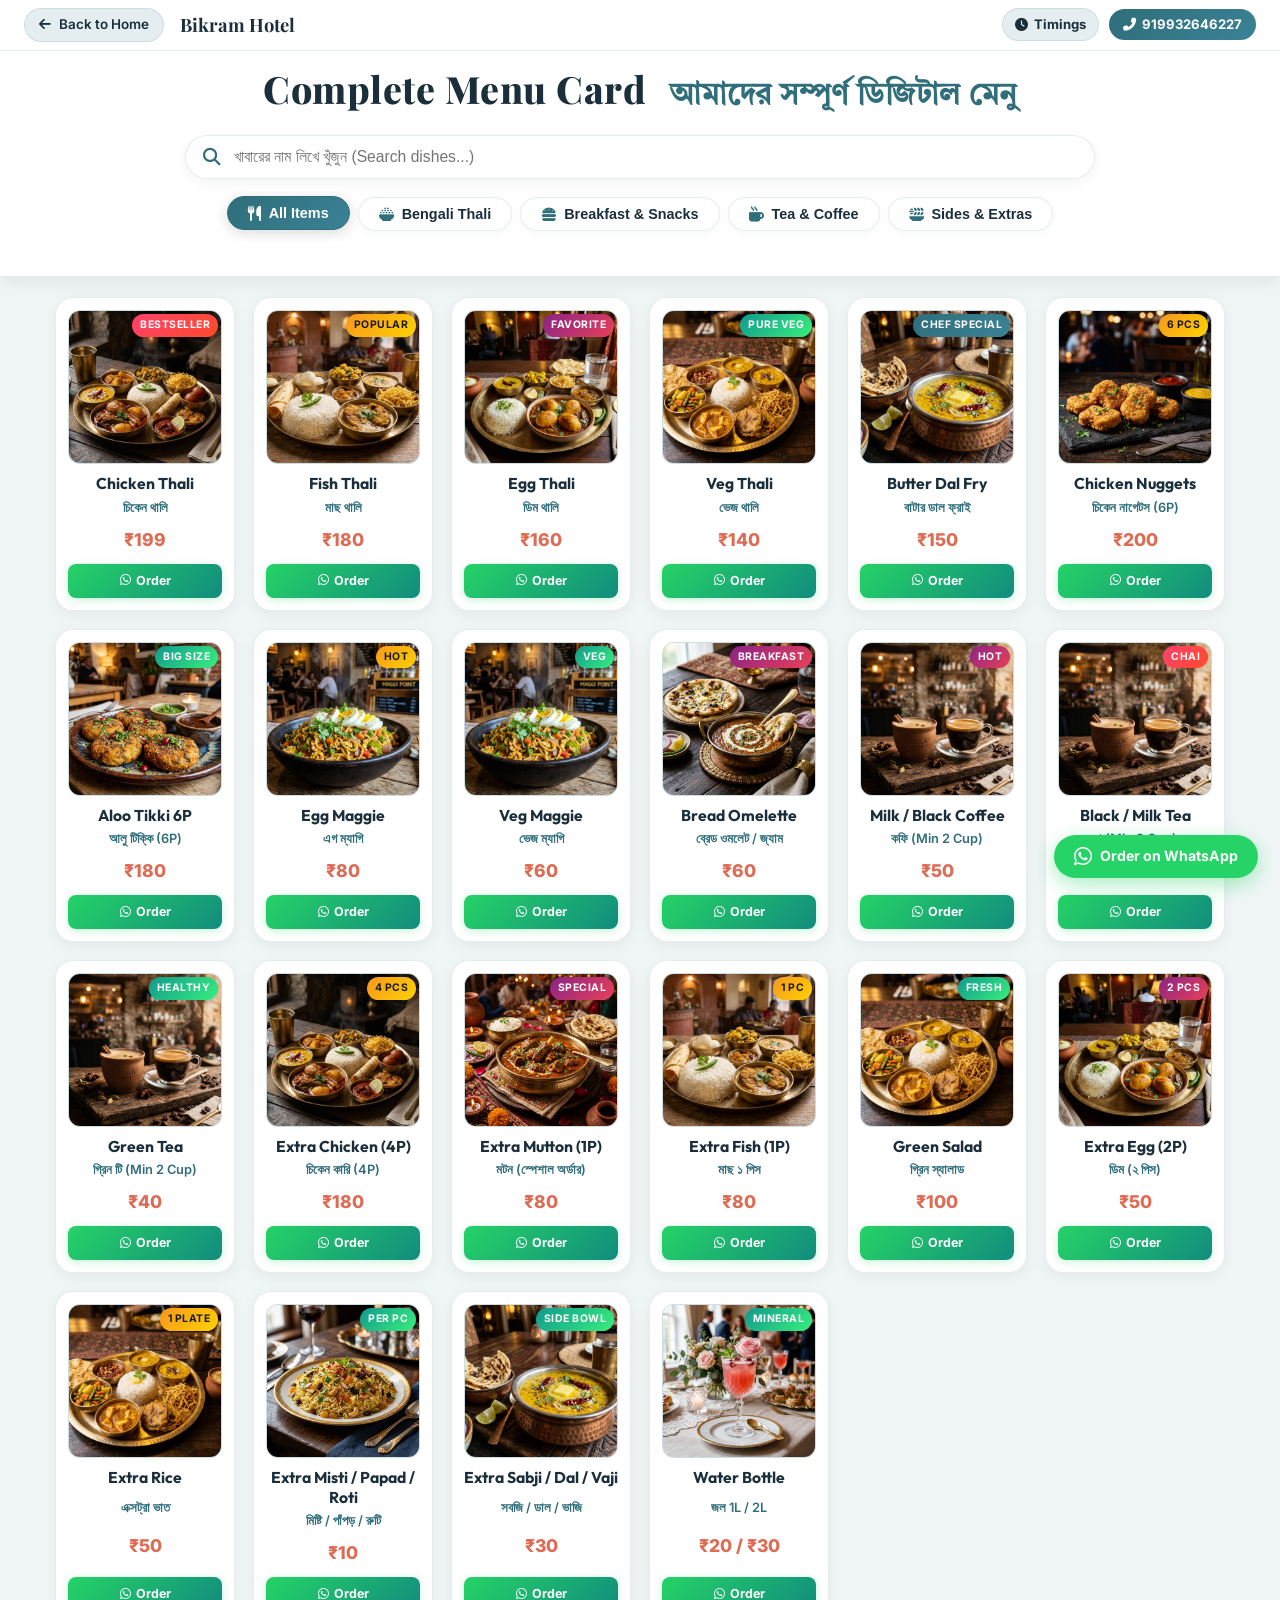
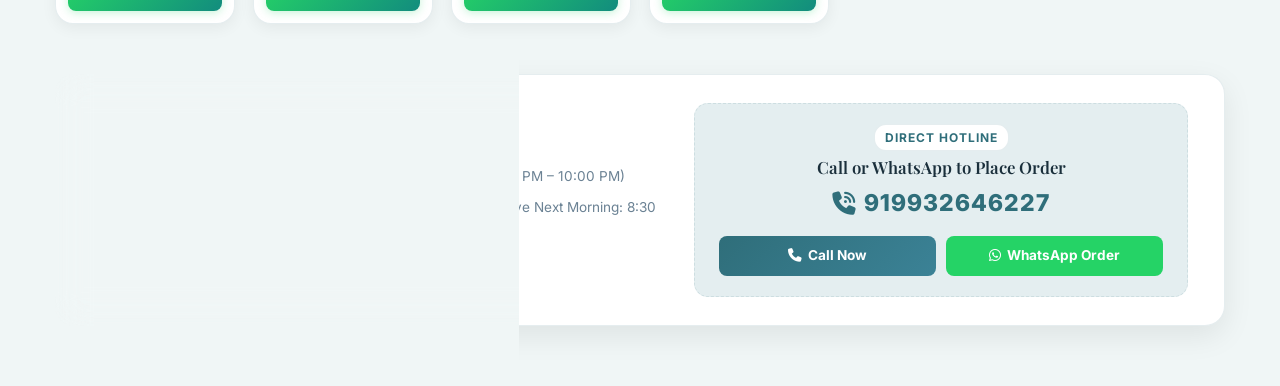
==== commit ebcc550c: "Update website content and assets - 2026-09-04 11:55:45" ====
--- a/menu.html
+++ b/menu.html
@@ -208,6 +208,8 @@
         }
 
         .menu-category-tabs {
+            touch-action: pan-x pan-y;
+            overscroll-behavior-x: contain;
             display: flex;
             justify-content: center;
             flex-wrap: wrap;
@@ -538,6 +540,8 @@
                 font-size: 0.95rem;
             }
             .menu-category-tabs {
+            touch-action: pan-x pan-y;
+            overscroll-behavior-x: contain;
                 gap: 6px;
                 overflow-x: auto;
                 flex-wrap: nowrap;
@@ -1074,6 +1078,11 @@
                     categoryTabs.forEach(t => t.classList.remove('active'));
                     tab.classList.add('active');
                     activeCategory = tab.getAttribute('data-category');
+                    const tabsContainer = tab.closest('.menu-category-tabs');
+                    if (tabsContainer) {
+                        const targetScroll = tab.offsetLeft - (tabsContainer.clientWidth / 2) + (tab.offsetWidth / 2);
+                        tabsContainer.scrollTo({ left: targetScroll, behavior: 'smooth' });
+                    }
                     filterMenu();
                 });
             });
--- a/styles.css
+++ b/styles.css
@@ -874,6 +874,13 @@
     padding-top: 25px;
     padding-bottom: 25px;
 }
+#contact .section-title,
+.contact-section .section-title {
+    font-family: 'Outfit', sans-serif;
+    font-weight: 800;
+    letter-spacing: 0.8px;
+}
+
 
 .contact-container {
     display: flex;
@@ -2950,95 +2957,11 @@
     }
 }
 
-/* ---- Modern Maps CTA Button & Wrapper (LIGHT THEME) ---- */
-.reviews-cta-wrapper {
-    text-align: center;
-    margin-top: 1.2rem;
-}
-
-.modern-maps-btn {
-    display: inline-flex;
-    align-items: center;
-    gap: 12px;
-    padding: 11px 26px;
-    background: var(--bg-card) !important;
-    color: var(--text-primary) !important;
-    border: 1.5px solid var(--glass-border) !important;
-    border-radius: 35px;
-    font-weight: 600;
-    font-size: 0.92rem;
-    letter-spacing: 0.3px;
-    text-decoration: none;
-    transition: all 0.35s cubic-bezier(0.4, 0, 0.2, 1);
-    box-shadow: 0 4px 18px rgba(0, 0, 0, 0.07);
-    position: relative;
-    overflow: hidden;
-    backdrop-filter: blur(10px);
-}
-
-.modern-maps-btn::before {
-    content: '';
-    position: absolute;
-    inset: 0;
-    background: linear-gradient(135deg, var(--accent-gold), var(--accent-amber));
-    opacity: 0;
-    transition: opacity 0.35s ease;
-    z-index: 0;
-}
-
-.modern-maps-btn:hover {
-    transform: translateY(-2px) scale(1.03);
-    border-color: var(--accent-gold) !important;
-    color: #ffffff !important;
-    box-shadow: 0 8px 25px rgba(0, 0, 0, 0.15), var(--glow-gold) !important;
-}
-
-.modern-maps-btn:hover::before {
-    opacity: 1;
-}
-
-.modern-maps-btn span,
-.modern-maps-btn i {
-    position: relative;
-    z-index: 1;
-    transition: transform 0.3s ease, color 0.3s ease;
-}
-
-.modern-maps-btn .maps-icon-badge {
-    display: inline-flex;
-    align-items: center;
-    justify-content: center;
-    width: 28px;
-    height: 28px;
-    background: var(--bg-dark) !important;
-    border-radius: 50%;
-    color: var(--accent-gold) !important;
-    font-size: 0.9rem;
-}
-
-.modern-maps-btn:hover .maps-icon-badge {
-    background: rgba(255, 255, 255, 0.22) !important;
-    color: #ffffff !important;
-}
-
-.modern-maps-btn .maps-arrow-icon {
-    font-size: 0.82rem;
-    color: var(--accent-gold) !important;
-    transition: transform 0.3s ease, color 0.3s ease;
-}
-
-.modern-maps-btn:hover .maps-arrow-icon {
-    transform: translateX(4px);
-    color: #ffffff !important;
+/* Shimmer ray sweep across button */
 }
 
 @media (max-width: 600px) {
-    .modern-maps-btn {
-        padding: 9px 18px;
-        font-size: 0.82rem;
-        gap: 8px;
-    }
-}
+    }
 
 /* ---- Optimized Compact Gap for Customer Reviews Photo Gallery ---- */
 .reviews-section {
@@ -3064,71 +2987,11 @@
     gap: 8px !important;
 }
 
-.reviews-cta-wrapper {
-    margin-top: 0.9rem !important;
-}
-
-.slider-btn {
-    width: 44px !important;
-    height: 44px !important;
-    font-size: 0.95rem !important;
-}
-
-.prev-btn { left: -22px !important; }
-.next-btn { right: -22px !important; }
+/* Shimmer ray sweep across button */
+}
 
 @media (max-width: 600px) {
-    .reviews-section {
-        padding: 20px 8px 16px !important;
-    }
-    .reviews-slider {
-        height: 340px !important;
-    }
-    .slider-dots {
-        margin-top: 0.6rem !important;
-    }
-    .reviews-cta-wrapper {
-        margin-top: 0.75rem !important;
-    }
-    .slider-btn {
-        width: 36px !important;
-        height: 36px !important;
-        font-size: 0.82rem !important;
-    }
-    .prev-btn { left: 4px !important; }
-    .next-btn { right: 4px !important; }
-}
-
-/* Menu Zoom Button */
-.menu-zoom-btn,
-.menu-zoom-img-btn {
-    background: transparent;
-    border: none;
-    padding: 0;
-    cursor: pointer;
-    display: inline-flex;
-    align-items: center;
-    justify-content: center;
-    transition: transform 0.3s ease;
-}
-
-.menu-zoom-btn:hover,
-.menu-zoom-img-btn:hover {
-    transform: scale(1.1) rotate(5deg);
-}
-
-.zoom-full-menu-img {
-    height: 42px;
-    width: auto;
-    object-fit: contain;
-    filter: drop-shadow(0 2px 8px rgba(201, 162, 75, 0.4));
-}
-
-@media (max-width: 600px) {
-    .zoom-full-menu-img {
-        height: 34px;
-    }
-}
+    }
 
 /* ============================================================
    IN-PAGE FULL MENU POPUP MODAL STYLES (Adaptive Theme)
@@ -3163,7 +3026,9 @@
     z-index: 2;
     width: 100%;
     height: 100%;
+    height: 100dvh;
     max-width: 100vw;
+    max-height: 100dvh;
     background: var(--bg-deep, #0d0d0d);
     color: var(--text-primary, #ffffff);
     display: flex;
@@ -3177,7 +3042,7 @@
     transform: scale(1) translateY(0);
 }
 
-.full-menu-modal-header {
+.full-menu-modal-top-section {
     position: sticky;
     top: 0;
     z-index: 100;
@@ -3185,12 +3050,16 @@
     backdrop-filter: blur(20px);
     -webkit-backdrop-filter: blur(20px);
     border-bottom: 1.5px solid var(--glass-border, rgba(201, 162, 75, 0.3));
+    box-shadow: 0 8px 25px rgba(0, 0, 0, 0.35);
+    flex-shrink: 0;
+}
+
+.full-menu-modal-header {
     padding: 10px 24px;
     display: flex;
     align-items: center;
     justify-content: space-between;
-    box-shadow: 0 4px 20px rgba(0, 0, 0, 0.08);
-    flex-shrink: 0;
+    border-bottom: 1px solid rgba(255, 255, 255, 0.06);
 }
 
 .full-menu-modal-header-left {
@@ -3301,19 +3170,21 @@
 
 .full-menu-modal-body {
     flex: 1;
+    min-height: 0;
+    overscroll-behavior: contain;
     overflow-y: auto;
     -webkit-overflow-scrolling: touch;
-    padding: 10px 0 60px;
+    padding: 4px 0 60px;
     background: var(--bg-deep, #0d0d0d);
 }
 
 /* Modal Hero */
-.full-menu-modal-body .full-menu-hero {
+.full-menu-modal-top-section .full-menu-hero {
     text-align: center;
     padding: 20px 20px 10px;
 }
 
-.full-menu-modal-body .full-menu-hero h1 {
+.full-menu-modal-top-section .full-menu-hero h1 {
     font-family: 'Playfair Display', serif;
     font-size: 2.1rem;
     font-weight: 800;
@@ -3322,7 +3193,7 @@
     line-height: 1.25;
 }
 
-.full-menu-modal-body .full-menu-hero h1 .bengali-heading {
+.full-menu-modal-top-section .full-menu-hero h1 .bengali-heading {
     color: var(--accent-gold);
     display: inline-block;
     font-size: 1.65rem;
@@ -3332,18 +3203,23 @@
 }
 
 /* Modal Controls */
-.full-menu-modal-body .menu-control-bar {
+.full-menu-modal-top-section .menu-control-bar {
     max-width: 950px;
     margin: 0 auto;
-    padding: 10px 20px 18px;
-}
-
-.full-menu-modal-body .search-box-wrapper {
+    padding: 8px 20px 4px;
+}
+
+.full-menu-modal-top-section .menu-category-tabs {
+    margin-bottom: 0 !important;
+    padding-bottom: 2px !important;
+}
+
+.full-menu-modal-top-section .search-box-wrapper {
     position: relative;
     margin-bottom: 14px;
 }
 
-.full-menu-modal-body .search-box-wrapper input {
+.full-menu-modal-top-section .search-box-wrapper input {
     width: 100%;
     background: var(--bg-card, rgba(24, 24, 24, 0.96));
     border: 1.5px solid var(--glass-border, rgba(201, 162, 75, 0.35));
@@ -3356,18 +3232,18 @@
     box-shadow: 0 4px 18px rgba(0, 0, 0, 0.06);
 }
 
-.full-menu-modal-body .search-box-wrapper input::placeholder {
+.full-menu-modal-top-section .search-box-wrapper input::placeholder {
     color: var(--text-secondary, var(--text-muted, #888888));
     opacity: 0.8;
 }
 
-.full-menu-modal-body .search-box-wrapper input:focus {
+.full-menu-modal-top-section .search-box-wrapper input:focus {
     border-color: var(--accent-gold);
     box-shadow: 0 0 20px rgba(201, 162, 75, 0.35);
     background: var(--bg-card);
 }
 
-.full-menu-modal-body .search-box-wrapper i {
+.full-menu-modal-top-section .search-box-wrapper i {
     position: absolute;
     left: 18px;
     top: 50%;
@@ -3440,14 +3316,24 @@
     .menu-modal-call-btn span {
         display: none;
     }
-    .full-menu-modal-body .full-menu-hero h1 {
+    .full-menu-modal-top-section .full-menu-hero h1 {
         font-size: 1.55rem;
     }
-    .full-menu-modal-body .full-menu-hero h1 .bengali-heading {
+    .full-menu-modal-top-section .full-menu-hero h1 .bengali-heading {
         font-size: 1.25rem;
         display: block;
         margin-left: 0;
         margin-top: 4px;
+    }
+    .full-menu-modal-top-section .menu-control-bar {
+        padding: 6px 12px 2px;
+    }
+    .full-menu-modal-top-section .menu-category-tabs {
+        margin-bottom: 0 !important;
+        padding-bottom: 2px !important;
+    }
+    .full-menu-modal-body {
+        padding: 2px 0 60px;
     }
     .compact-grid {
         grid-template-columns: repeat(2, 1fr);
@@ -3633,4 +3519,227 @@
     opacity: 0 !important;
     visibility: hidden !important;
     pointer-events: none !important;
-}+}
+
+/* ============================================================
+   SINGLE LINE MENU CATEGORY FILTER TABS
+   ============================================================ */
+.menu-category-tabs {
+    display: flex !important;
+    justify-content: flex-start !important;
+    flex-wrap: nowrap !important;
+    overflow-x: auto !important;
+    overflow-y: hidden !important;
+    -webkit-overflow-scrolling: touch !important;
+    touch-action: pan-x pan-y !important;
+    overscroll-behavior-x: contain !important;
+    gap: 8px !important;
+    margin-bottom: 20px !important;
+    max-width: 900px !important;
+    margin-left: auto !important;
+    margin-right: auto !important;
+    padding: 6px 12px 10px !important;
+    scrollbar-width: none !important;
+    -ms-overflow-style: none !important;
+}
+
+@media (min-width: 768px) {
+    .menu-category-tabs {
+        justify-content: center !important;
+    }
+}
+
+.menu-category-tabs::-webkit-scrollbar {
+    display: none !important;
+}
+
+.menu-tab-btn {
+    flex-shrink: 0 !important;
+    white-space: nowrap !important;
+}
+
+/* ============================================================
+   SINGLE LINE MENU CATEGORY FILTER TABS (MATCHING POPUP MODAL)
+   ============================================================ */
+.menu-category-tabs {
+    display: flex !important;
+    justify-content: flex-start !important;
+    flex-wrap: nowrap !important;
+    overflow-x: auto !important;
+    overflow-y: hidden !important;
+    -webkit-overflow-scrolling: touch !important;
+    touch-action: pan-x pan-y !important;
+    overscroll-behavior-x: contain !important;
+    gap: 8px !important;
+    margin-bottom: 20px !important;
+    max-width: 900px !important;
+    margin-left: auto !important;
+    margin-right: auto !important;
+    padding: 6px 12px 10px !important;
+    scrollbar-width: none !important;
+    -ms-overflow-style: none !important;
+}
+
+@media (min-width: 768px) {
+    .menu-category-tabs {
+        justify-content: center !important;
+    }
+}
+
+.menu-category-tabs::-webkit-scrollbar {
+    display: none !important;
+}
+
+.menu-tab-btn {
+    flex-shrink: 0 !important;
+    white-space: nowrap !important;
+}
+
+/* ---- Modern Maps CTA Button & Wrapper (Light Theme) ---- */
+.reviews-cta-wrapper {
+    text-align: center;
+    margin-top: 1.6rem;
+    position: relative;
+    z-index: 5;
+}
+
+.modern-maps-btn {
+    display: inline-flex;
+    align-items: center;
+    gap: 14px;
+    padding: 12px 28px 12px 16px;
+    background: linear-gradient(135deg, #ffffff 0%, var(--bg-card2, #f4f0e6) 100%);
+    color: var(--text-primary, #1c1917);
+    border: 1.5px solid var(--accent-gold, #c5a02b);
+    border-radius: 50px;
+    font-family: 'Outfit', sans-serif;
+    font-weight: 600;
+    font-size: 0.96rem;
+    letter-spacing: 0.5px;
+    text-decoration: none;
+    transition: all 0.4s cubic-bezier(0.175, 0.885, 0.32, 1.275);
+    box-shadow: 0 8px 25px rgba(0, 0, 0, 0.08), 0 0 15px var(--glow-gold, rgba(201, 162, 75, 0.15)), inset 0 1px 0 #ffffff;
+    position: relative;
+    overflow: hidden;
+    backdrop-filter: blur(16px);
+    -webkit-backdrop-filter: blur(16px);
+    cursor: pointer;
+}
+
+.modern-maps-btn::after {
+    content: '';
+    position: absolute;
+    top: -50%;
+    left: -60%;
+    width: 40%;
+    height: 200%;
+    background: linear-gradient(
+        60deg,
+        rgba(255, 255, 255, 0) 0%,
+        rgba(255, 255, 255, 0.4) 30%,
+        var(--accent-light, rgba(255, 215, 0, 0.6)) 50%,
+        rgba(255, 255, 255, 0.4) 70%,
+        rgba(255, 255, 255, 0) 100%
+    );
+    transform: rotate(25deg);
+    animation: mapsBtnShimmer 4.5s infinite ease-in-out;
+    pointer-events: none;
+}
+
+@keyframes mapsBtnShimmer {
+    0%, 20% {
+        left: -60%;
+    }
+    60%, 100% {
+        left: 140%;
+    }
+}
+
+.modern-maps-btn:hover {
+    transform: translateY(-3px) scale(1.03);
+    border-color: var(--accent-gold, #c5a02b);
+    background: linear-gradient(135deg, var(--bg-card, #ffffff), var(--accent-light, #fff8e7));
+    box-shadow: 0 12px 30px rgba(0, 0, 0, 0.12), 0 0 25px var(--glow-gold, rgba(201, 162, 75, 0.25));
+    color: var(--text-primary, #1c1917);
+}
+
+.modern-maps-btn .maps-icon-badge {
+    display: inline-flex;
+    align-items: center;
+    justify-content: center;
+    width: 38px;
+    height: 38px;
+    background: linear-gradient(135deg, var(--accent-gold, #c5a02b), var(--accent-amber, #d9961b));
+    border-radius: 50%;
+    color: #ffffff;
+    font-size: 1.05rem;
+    box-shadow: 0 4px 15px rgba(0, 0, 0, 0.15);
+    transition: all 0.35s ease;
+    flex-shrink: 0;
+    position: relative;
+    z-index: 2;
+}
+
+.modern-maps-btn:hover .maps-icon-badge {
+    transform: rotate(-10deg) scale(1.1);
+    box-shadow: 0 6px 20px rgba(0, 0, 0, 0.22);
+}
+
+.modern-maps-btn .maps-btn-text {
+    font-size: 0.95rem;
+    font-weight: 700;
+    color: var(--text-primary, #1c1917);
+    transition: color 0.3s ease;
+    position: relative;
+    z-index: 2;
+}
+
+.modern-maps-btn:hover .maps-btn-text {
+    color: var(--accent-gold, #c5a02b);
+}
+
+.modern-maps-btn .maps-arrow-circle {
+    display: inline-flex;
+    align-items: center;
+    justify-content: center;
+    width: 26px;
+    height: 26px;
+    background: rgba(0, 0, 0, 0.05);
+    border: 1.5px solid var(--accent-gold, #c5a02b);
+    border-radius: 50%;
+    color: var(--accent-gold, #c5a02b);
+    font-size: 0.78rem;
+    transition: all 0.35s ease;
+    flex-shrink: 0;
+    position: relative;
+    z-index: 2;
+}
+
+.modern-maps-btn:hover .maps-arrow-circle {
+    background: var(--accent-gold, #c5a02b);
+    color: #ffffff;
+    border-color: var(--accent-gold, #c5a02b);
+    transform: translateX(4px);
+    box-shadow: 0 0 12px rgba(0, 0, 0, 0.15);
+}
+
+@media (max-width: 600px) {
+    .modern-maps-btn {
+        padding: 10px 20px 10px 14px;
+        font-size: 0.85rem;
+        gap: 10px;
+    }
+    .modern-maps-btn .maps-icon-badge {
+        width: 32px;
+        height: 32px;
+        font-size: 0.9rem;
+    }
+    .modern-maps-btn .maps-btn-text {
+        font-size: 0.85rem;
+    }
+    .modern-maps-btn .maps-arrow-circle {
+        width: 22px;
+        height: 22px;
+        font-size: 0.7rem;
+    }
+}
